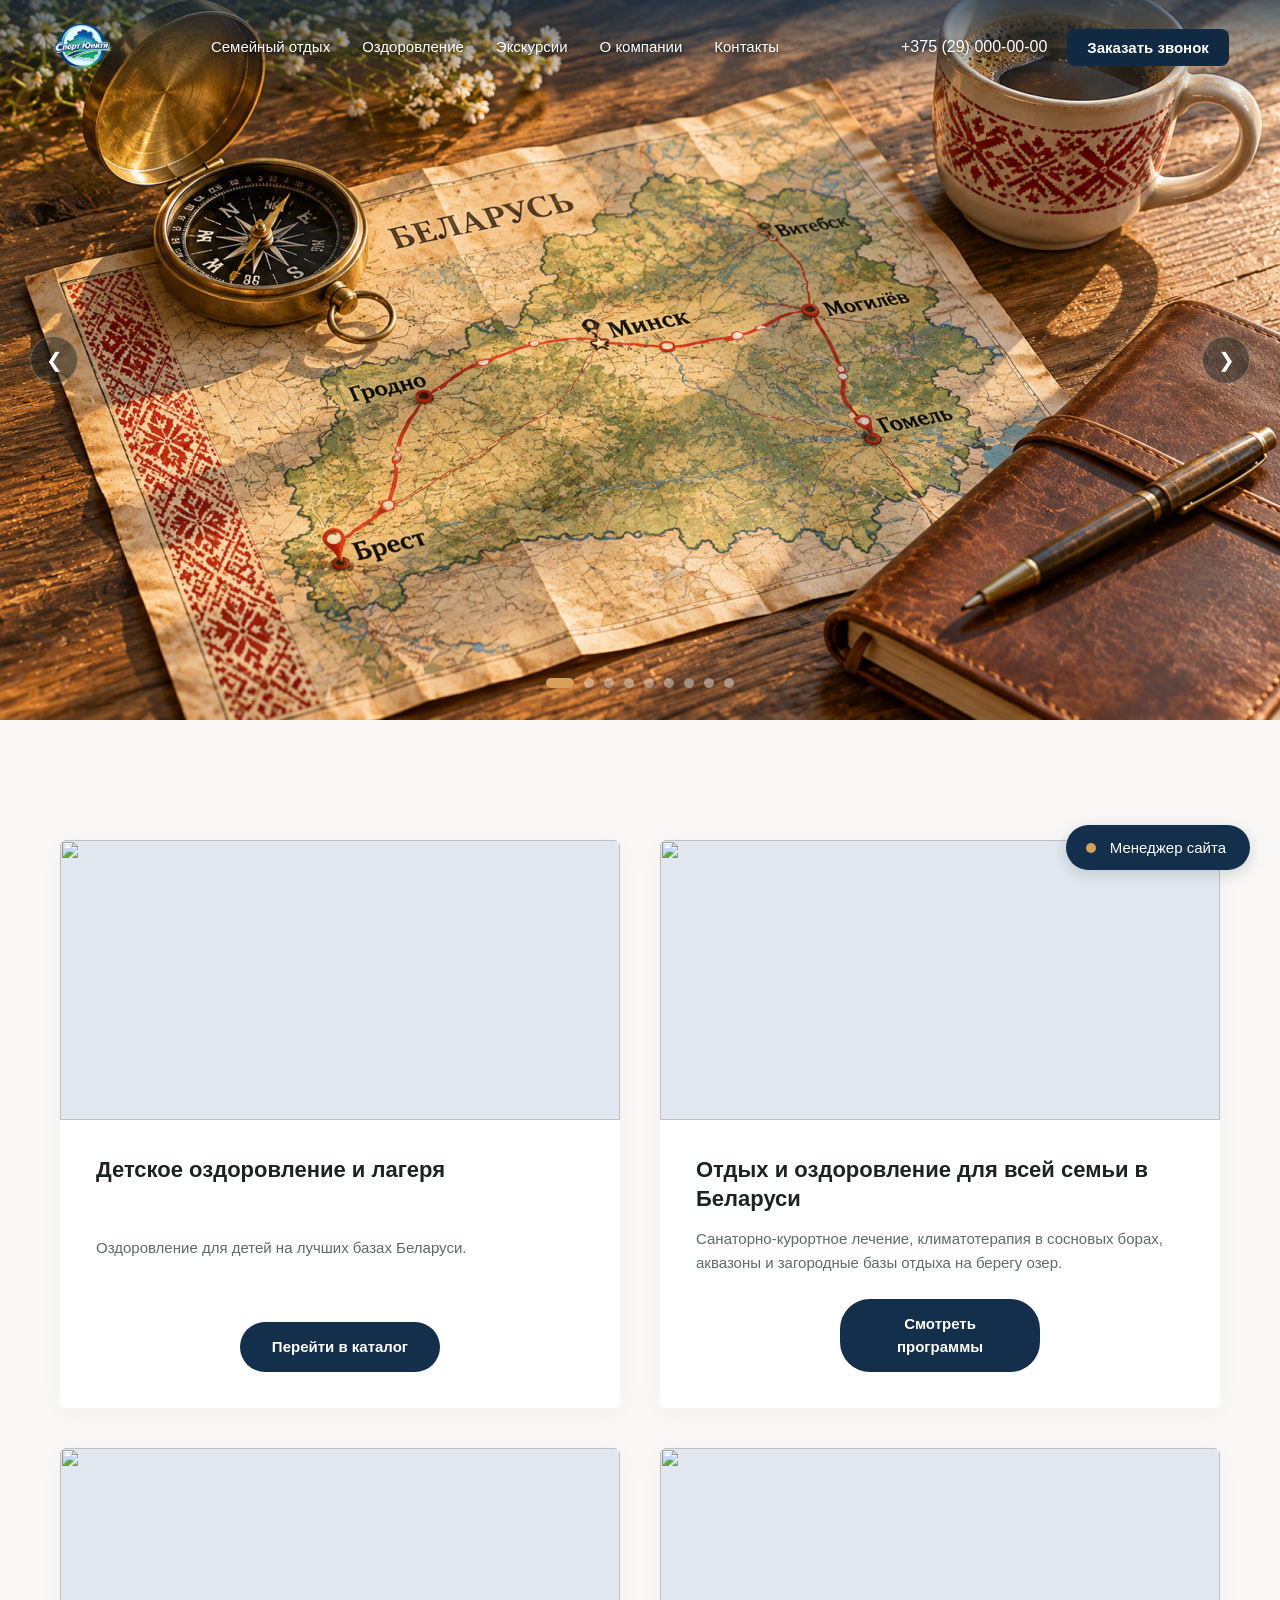
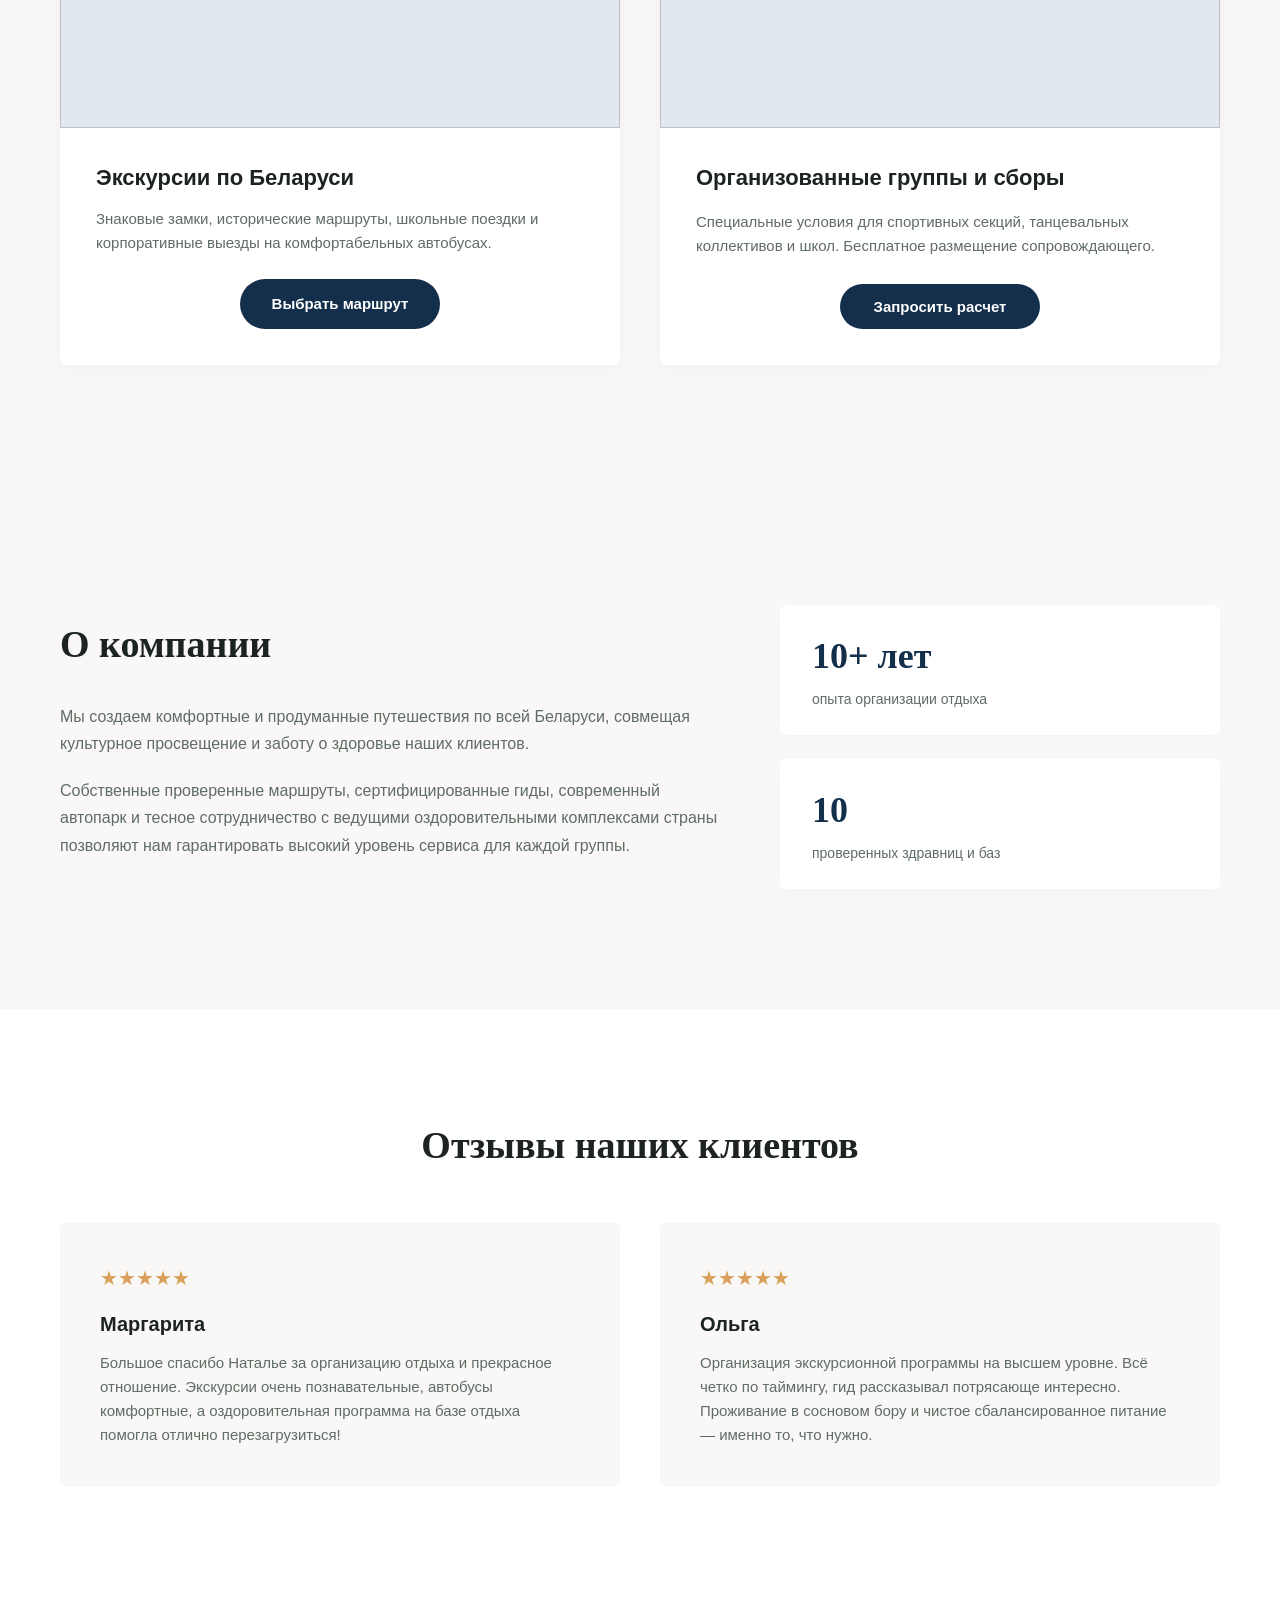
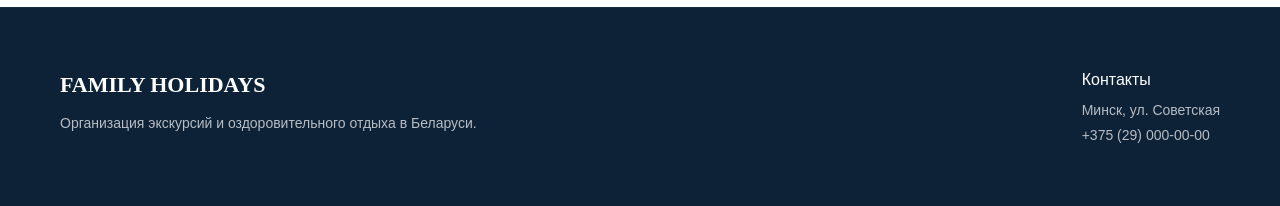
==== index.html @ b9b1c557 "Update index.html" ====
<!DOCTYPE html>
<html lang="ru">
<head>
    <meta charset="UTF-8">
    <meta name="viewport" content="width=device-width, initial-scale=1.0">
    <title>Family Holidays — Туры и Оздоровление в Беларуси</title>
    <link rel="preconnect" href="https://googleapis.com">
    <link rel="preconnect" href="https://gstatic.com" crossorigin>
    <link href="https://googleapis.com/css2?family=Cormorant+Garamond:wght@600;700&family=Manrope:wght@400;500;600&display=swap" rel="stylesheet">
    <link rel="stylesheet" href="style.css?v=1.2.0">
</head>
<body>

    <header class="header">
        <a href="index.html" class="logo">
            <img src="img/logo.png" alt="Спорт Юнити" class="logo-img">
        </a>

        <button class="burger-btn" id="burgerBtn" aria-label="Открыть меню">
            <span></span>
            <span></span>
            <span></span>
        </button>
        
        <nav class="nav" id="mobileNav">
            <a href="family.html" class="nav-link">Семейный отдых</a>
            <a href="wellness.html" class="nav-link">Оздоровление</a>
            <a href="excursions.html" class="nav-link">Экскурсии</a>
            <a href="index.html#about" class="nav-link">О компании</a>
            <a href="index.html#contacts" class="nav-link">Контакты</a>
            <button class="callback-btn mobile-only-btn" onclick="document.getElementById('callbackModal').classList.add('active')">Заказать звонок</button>
        </nav>

        <div class="header-actions">
            <a href="tel:+375290000000" class="phone">+375 (29) 000-00-00</a>
            <button class="callback-btn" id="openModal">Заказать звонок</button>
        </div>
    </header>


    <section class="hero hero-slider">
        <div class="hero-slides" id="heroSlides">
            <div class="hero-slide active" style="background-image: url('img/PHOTO.jpg');"></div>
            <div class="hero-slide" style="background-image: url('img/PHOTO2.jpg');"></div>
            <div class="hero-slide" style="background-image: url('img/PHOTO3.jpg');"></div>
            <div class="hero-slide" style="background-image: url('img/PHOTO4.jpg');"></div>
            <div class="hero-slide" style="background-image: url('img/PHOTO5.jpg');"></div>
            <div class="hero-slide" style="background-image: url('img/PHOTO6.jpg');"></div>
            <div class="hero-slide" style="background-image: url('img/PHOTO7.jpg');"></div>
            <div class="hero-slide" style="background-image: url('img/PHOTO8.jpg');"></div>
            <div class="hero-slide" style="background-image: url('img/PHOTO9.jpg');"></div>
        </div>
    
        <button class="slider-arrow prev" id="prevSlide" aria-label="Назад">&#10094;</button>
        <button class="slider-arrow next" id="nextSlide" aria-label="Вперед">&#10095;</button>
    
        <div class="slider-dots" id="sliderDots">
            <button class="slider-dot active" data-index="0"></button>
            <button class="slider-dot" data-index="1"></button>
            <button class="slider-dot" data-index="2"></button>
            <button class="slider-dot" data-index="3"></button>
            <button class="slider-dot" data-index="4"></button>
            <button class="slider-dot" data-index="5"></button>
            <button class="slider-dot" data-index="6"></button>
            <button class="slider-dot" data-index="7"></button>
            <button class="slider-dot" data-index="8"></button>
        </div>
    </section>
    

    <section class="programs" id="directions">
        <div class="container">
            
            <div class="programs-grid">
                <div class="card">
                    <div class="card-image-wrap">
                        <img src="img/slide1.jpg" class="card-img">
                    </div>
                    <div class="card-content">
                        <h3 class="card-title">Детское оздоровление и лагеря</h3>
                        <p class="card-text">Оздоровление для детей на лучших базах Беларуси.</p>
                        <a href="wellness.html" class="more-btn" style="text-decoration: none;">Перейти в каталог</a>
                    </div>
                </div>
                

                <div class="card">
                    <div class="card-image-wrap">
                        <img src="img/card-wellness.jpg"  class="card-img">
                    </div>
                    <div class="card-content">
                        <h3 class="card-title">Отдых и оздоровление для всей семьи в Беларуси </h3>
                        <p class="card-text">Санаторно-курортное лечение, климатотерапия в сосновых борах, аквазоны и загородные базы отдыха на берегу озер.</p>
                        <a href="wellness.html" class="more-btn" style="text-decoration: none;">Смотреть программы</a>
                    </div>
                </div>

                <div class="card">
                    <div class="card-image-wrap">
                        <img src="img/card-excursions.jpg" class="card-img">
                    </div>
                    <div class="card-content">
                        <h3 class="card-title">Экскурсии по Беларуси</h3>
                        <p class="card-text">Знаковые замки, исторические маршруты, школьные поездки и корпоративные выезды на комфортабельных автобусах.</p>
                        <a href="excursions.html" class="more-btn" style="text-decoration: none;">Выбрать маршрут</a>
                    </div>
                </div>

                <div class="card">
                    <div class="card-image-wrap">
                        <img src="img/card-groups.jpg" class="card-img">
                    </div>
                    <div class="card-content">
                        <h3 class="card-title">Организованные группы и сборы</h3>
                        <p class="card-text">Специальные условия для спортивных секций, танцевальных коллективов и школ. Бесплатное размещение сопровождающего.</p>
                        <button class="more-btn" onclick="document.getElementById('callbackModal').classList.add('active')">Запросить расчет</button>
                    </div>
                </div>
            </div>
        </div>
    </section>

    <section class="about-section" id="about">
        <div class="container about-container">
            <div class="about-content">
                <h2 class="about-title">О компании</h2>
                <p class="about-text">Мы создаем комфортные и продуманные путешествия по всей Беларуси, совмещая культурное просвещение и заботу о здоровье наших клиентов.</p>
                <p class="about-text">Собственные проверенные маршруты, сертифицированные гиды, современный автопарк и тесное сотрудничество с ведущими оздоровительными комплексами страны позволяют нам гарантировать высокий уровень сервиса для каждой группы.</p>
            </div>
            <div class="about-stats">
                <div class="about-stat-card">
                    <span class="stat-num">10+ лет</span>
                    <span class="stat-txt">опыта организации отдыха</span>
                </div>
                <div class="about-stat-card">
                    <span class="stat-num">10</span>
                    <span class="stat-txt">проверенных здравниц и баз</span>
                </div>
            </div>
        </div>
    </section>

    <section class="reviews-section" id="reviews">
        <div class="container">
            <h2 class="section-title">Отзывы наших клиентов</h2>
            <div class="reviews-grid">
                <div class="review-card">
                    <div class="review-stars">★★★★★</div>
                    <h3 class="review-name">Маргарита</h3>
                    <p class="review-text">Большое спасибо Наталье за организацию отдыха и прекрасное отношение. Экскурсии очень познавательные, автобусы комфортные, а оздоровительная программа на базе отдыха помогла отлично перезагрузиться!</p>
                </div>
                <div class="review-card">
                    <div class="review-stars">★★★★★</div>
                    <h3 class="review-name">Ольга</h3>
                    <p class="review-text">Организация экскурсионной программы на высшем уровне. Всё четко по таймингу, гид рассказывал потрясающе интересно. Проживание в сосновом бору и чистое сбалансированное питание — именно то, что нужно.</p>
                </div>
            </div>
        </div>
    </section>

    <footer class="footer" id="contacts">
        <div class="container footer-container">
            <div>
                <h4 style="font-family: var(--font-title); font-size: 22px; margin-bottom: 12px;">FAMILY HOLIDAYS</h4>
                <p style="opacity: 0.7; font-size: 14px;">Организация экскурсий и оздоровительного отдыха в Беларуси.</p>
            </div>
            <div>
                <p style="font-weight: 500; margin-bottom: 8px;">Контакты</p>
                <p style="opacity: 0.7; font-size: 14px; margin-bottom: 4px;">Минск, ул. Советская</p>
                <p style="opacity: 0.7; font-size: 14px;">+375 (29) 000-00-00</p>
            </div>
        </div>
    </footer>

    <div class="modal" id="callbackModal">
        <div class="modal-content">
            <button class="modal-close" id="closeModal">&times;</button>
            <h3 class="modal-title">Обратный звонок</h3>
            <form class="modal-form">
                <input type="text" placeholder="Ваше имя" required>
                <input type="tel" placeholder="+375 (XX) XXX-XX-XX" required>
                <button type="submit" class="hero-btn" style="width: 100%; border: none;">Отправить</button>
            </form>
        </div>
    </div>

    <div class="assistant-widget" id="assistantWidget">
        <button class="assistant-badge" id="toggleAssistant">
            <span class="pulse-dot"></span>
            Менеджер сайта
        </button>
        <div class="assistant-chat" id="assistantChat">
            <div class="chat-header">
                <div class="chat-user-info">
                    <div class="chat-avatar">Н</div>
                    <div>
                        <div class="chat-name">Наталья</div>
                        <div class="chat-status">Онлайн-консультант</div>
                    </div>
                </div>
                <button class="chat-close" id="closeAssistant">&times;</button>
            </div>
            <div class="chat-body" id="chatBody">
                <div class="msg bot-msg">Здравствуйте! Рада видеть вас на нашем сайте.</div>
                <div class="msg bot-msg">Какой отдых вы ищете?</div>
            </div>
            <div class="chat-options" id="chatOptions">
                <button class="option-btn" data-reply="Интересуют экскурсии по Беларуси">Экскурсии по Беларуси</button>
                <button class="option-btn" data-reply="Как устроено оздоровление?">Оздоровление и отдых</button>
            </div>
        </div>
    </div>

    <script>
    document.addEventListener('DOMContentLoaded', () => {
        const slides = document.querySelectorAll('.hero-slide');
        const dots = document.querySelectorAll('.slider-dot');
        const prevBtn = document.getElementById('prevSlide');
        const nextBtn = document.getElementById('nextSlide');
        let current = 0;

        function goSlide(index) {
            if (!slides.length) return;
            slides[current].classList.remove('active');
            if (dots[current]) dots[current].classList.remove('active');
            
            current = (index + slides.length) % slides.length;
            
            slides[current].classList.add('active');
            if (dots[current]) dots[current].classList.add('active');
        }

        if (prevBtn) prevBtn.onclick = () => goSlide(current - 1);
        if (nextBtn) nextBtn.onclick = () => goSlide(current + 1);
        
        dots.forEach((dot, idx) => {
            dot.onclick = () => goSlide(idx);
        });

        setInterval(() => goSlide(current + 1), 5000);
    });
    </script>
    <script src="script.js"></script>
</body>
</html>
---- style.css ----
:root {
    --primary: #132F4C; 
    --secondary: #D9A05B;
    --bg-light: #F9F8F6;
    --text-main: #1C2320;
    --text-muted: #606C66;
    --white: #FFFFFF;
    --font-title: 'Cormorant Garamond', Georgia, serif;
    --font-main: 'Manrope', sans-serif;
}

html {
    scroll-behavior: smooth;
}

* {
    box-sizing: border-box;
    margin: 0;
    padding: 0;
    max-width: 100%;
}

body {
    font-family: var(--font-main);
    color: var(--text-main);
    background-color: var(--white);
    line-height: 1.5;
    overflow-x: hidden;
}

.container {
    max-width: 1200px;
    margin: 0 auto;
    padding: 0 20px;
}

/* Header */
.header {
    position: absolute;
    top: 0; left: 0; width: 100%;
    display: flex; justify-content: space-between; align-items: center;
    padding: 24px 4%;
    z-index: 100;
    background-color: rgba(28, 35, 32, 0.9);
    border-bottom: 1px solid rgba(255, 255, 255, 0.1);
}

.logo {
    font-size: 20px; font-weight: 600; color: var(--white); text-decoration: none;
    display: flex; align-items: center; gap: 8px;
}

.logo-icon { width: 12px; height: 12px; background-color: var(--secondary); border-radius: 50%; }
.nav { display: flex; gap: 32px; }
.nav-link { font-size: 15px; font-weight: 500; color: var(--white); text-decoration: none; transition: color 0.2s; }
.nav-link:hover { color: var(--secondary); }

.header-actions { display: flex; align-items: center; gap: 24px; }
.phone { font-size: 16px; font-weight: 500; color: var(--white); text-decoration: none; }
.callback-btn {
    background: none; border: none; font-family: inherit; font-size: 15px; font-weight: 500;
    color: var(--secondary); border-bottom: 1px solid var(--secondary); padding-bottom: 2px; cursor: pointer;
}

/* Hero Section */
.hero {
    position: relative; height: 100vh; min-height: 600px;
    display: flex; align-items: center; justify-content: center; text-align: center;
    background-color: #1C2320; padding-top: 100px;
}

.hero::before {
    content: ''; position: absolute; top: 0; left: 0; width: 100%; height: 100%;
    background: rgba(28, 35, 32, 0.55); z-index: 1;
}

.hero-content { position: relative; z-index: 2; max-width: 800px; width: 100%; }
.hero-title { font-family: var(--font-title); font-size: 56px; color: var(--white); line-height: 1.2; margin-bottom: 24px; }
.hero-subtitle { font-size: 18px; color: var(--white); opacity: 0.9; max-width: 600px; margin: 0 auto 40px auto; }

.hero-btn {
    display: inline-block; background-color: var(--secondary); color: #1C2320;
    padding: 18px 44px; font-size: 16px; font-weight: 600; border-radius: 30px;
    text-decoration: none; cursor: pointer; transition: background-color 0.2s;
}

/* Секция Экскурсий */
.programs { background-color: var(--bg-light); padding: 120px 0; }
.section-title { font-family: var(--font-title); font-size: 38px; font-weight: 700; color: var(--text-main); text-align: center; margin-bottom: 60px; }
.programs-grid { display: grid; grid-template-columns: repeat(2, 1fr); gap: 40px; }

.card { background-color: var(--white); border-radius: 6px; overflow: hidden; display: flex; flex-direction: column; box-shadow: 0 4px 24px rgba(0, 0, 0, 0.03); }
.card-image-wrap { position: relative; height: 280px; width: 100%; background-color: #E2E8F0; }
.card-img { width: 100%; height: 100%; object-fit: cover; }
.badge { position: absolute; top: 20px; left: 20px; background-color: var(--primary); color: var(--white); font-size: 12px; font-weight: 500; padding: 6px 14px; border-radius: 4px; }

.card-content { padding: 36px; display: flex; flex-direction: column; justify-content: space-between; flex-grow: 1; }
.card-title { font-size: 22px; font-weight: 600; color: var(--text-main); line-height: 1.3; margin-bottom: 14px; }
.card-text { font-size: 15px; color: var(--text-muted); line-height: 1.6; margin-bottom: 24px; }

.more-btn {
    display: block; width: 100%; max-width: 200px; margin: 0 auto; padding: 14px 24px;
    background-color: var(--primary); border: none; color: var(--white); font-family: var(--font-main);
    font-size: 15px; font-weight: 600; border-radius: 30px; cursor: pointer; text-align: center;
}

/* СЕКЦИЯ ОЗДОРОВЛЕНИЯ: ЧИСТЫЕ БЕЛЫЕ КАРТОЧКИ БЕЗ СЕРОГО ФОНА И ГРАДИЕНТОВ */
.wellness-section { padding: 120px 0; background-color: var(--white); }
.bento-grid { display: grid; grid-template-columns: repeat(3, 1fr); grid-auto-rows: 280px; gap: 24px; }

.bento-item {
    position: relative; border-radius: 6px; overflow: hidden;
    background-color: var(--white) !important; /* Убили серый фон */
    border: 1px solid #E2E8F0 !important;
    display: flex; align-items: flex-end; padding: 32px;
    box-shadow: 0 4px 20px rgba(0, 0, 0, 0.02);
}
.bento-item::before { display: none !important; } /* Убили грязный градиент */

.bento-item.large { grid-row: span 2; }
.bento-item.wide { grid-column: span 2; }
.bento-content { position: relative; z-index: 2; color: var(--text-main); width: 100%; display: flex; flex-direction: column; }
.bento-content h3 { font-family: var(--font-title); font-size: 24px; color: var(--text-main) !important; margin-bottom: 8px; }
.bento-content p { font-size: 14px; color: var(--text-muted) !important; max-width: 440px; }
.bento-content .more-btn { margin-top: 16px; max-width: 160px; padding: 10px 16px; font-size: 14px; background-color: var(--primary); color: var(--white); }

/* О компании и отзывы */
.about-section { background-color: var(--bg-light); padding: 120px 0; }
.about-container { display: grid; grid-template-columns: 1.2fr 0.8fr; gap: 60px; align-items: center; }
.about-title { font-family: var(--font-title); font-size: 38px; color: var(--text-main); margin-bottom: 30px; }
.about-text { font-size: 16px; color: var(--text-muted); line-height: 1.7; margin-bottom: 20px; }
.about-stats { display: flex; flex-direction: column; gap: 24px; }
.about-stat-card { background-color: var(--white); padding: 24px 32px; border-radius: 6px; box-shadow: 0 4px 20px rgba(0, 0, 0, 0.02); }
.stat-num { display: block; font-family: var(--font-title); font-size: 36px; font-weight: 700; color: var(--primary); margin-bottom: 4px; }
.stat-txt { font-size: 14px; color: var(--text-muted); }

.reviews-section { padding: 120px 0; background-color: var(--white); }
.reviews-grid { display: grid; grid-template-columns: repeat(2, 1fr); gap: 40px; }
.review-card { background-color: var(--bg-light); padding: 40px; border-radius: 6px; }
.review-stars { color: var(--secondary); font-size: 20px; margin-bottom: 16px; }
.review-name { font-size: 20px; font-weight: 600; color: var(--text-main); margin-bottom: 12px; }
.review-text { font-size: 15px; color: var(--text-muted); line-height: 1.6; }

/* Подвал */
.footer { background-color: #121815; color: var(--white); padding: 60px 0; border-top: 1px solid rgba(255,255,255,0.05); }
.footer-container { display: flex; justify-content: space-between; align-items: flex-start; gap: 40px; }

/* ОБЩИЕ МОДАЛКИ: Форма обратного звонка */
.modal {
    position: fixed; top: 0; left: 0; width: 100%; height: 100%;
    background-color: rgba(28, 35, 32, 0.8); display: flex; align-items: center; justify-content: center;
    z-index: 200; opacity: 0; pointer-events: none; transition: opacity 0.3s; padding: 20px;
}
.modal.active { opacity: 1; pointer-events: auto; }
.modal-content { background-color: var(--white); padding: 40px; border-radius: 6px; max-width: 400px; width: 100%; position: relative; }
.modal-close { position: absolute; top: 16px; right: 20px; background: none; border: none; font-size: 28px; cursor: pointer; color: var(--text-main); }
.modal-title { font-family: var(--font-title); font-size: 28px; margin-bottom: 24px; }
.modal-form { display: flex; flex-direction: column; gap: 16px; }
.modal-form input { width: 100%; padding: 14px; border: 1px solid #E2E8F0; border-radius: 4px; font-family: inherit; font-size: 15px; }

/* ЖЕСТКИЙ ФИКС ИНФО-ПОП-АПА: ТЕПЕРЬ ОН СТРОГО ПО ЦЕНТРУ ОКНОМ, А НЕ НА ВЕСЬ ЭКРАН */
#infoModal {
    display: flex !important; align-items: center !important; justify-content: center !important;
    position: fixed !important; top: 0 !important; left: 0 !important; width: 100vw !important; height: 100vh !important;
    background-color: rgba(28, 35, 32, 0.75) !important; z-index: 9999 !important; padding: 20px !important;
}
#infoModal .modal-content {
    background-color: #FFFFFF !important; padding: 32px 24px !important; border-radius: 8px !important;
    max-width: 460px !important; width: 100% !important; box-shadow: 0 10px 30px rgba(0,0,0,0.2) !important;
    position: relative !important; max-height: 85vh !important; overflow-y: auto !important;
}
#infoModal .modal-close { position: absolute !important; top: 12px !important; right: 16px !important; font-size: 28px !important; color: #1C2320 !important; cursor: pointer !important; }
.info-modal-body { margin-bottom: 24px; text-align: left; }
.info-specs { background-color: var(--bg-light); padding: 16px; border-radius: 6px; margin-bottom: 20px; display: flex; flex-direction: column; gap: 10px; }
.spec-line { font-size: 14.5px; color: var(--text-main); }
.info-list-title { font-size: 15px; font-weight: 600; color: var(--text-main); margin-bottom: 10px; }
.info-bullets { list-style: none; padding-left: 0; }
.info-bullets li { font-size: 14.5px; color: var(--text-muted); position: relative; padding-left: 20px; margin-bottom: 8px; line-height: 1.4; }
.info-bullets li::before { content: "—"; position: absolute; left: 0; color: var(--primary); font-weight: bold; }
.to-callback-btn { width: 100%; text-align: center; border: none; border-radius: 30px; }

/* Помощник */
.assistant-widget { position: fixed; bottom: 30px; right: 30px; z-index: 1000; }
.assistant-badge {
    background-color: var(--primary); color: var(--white); border: none; padding: 14px 24px 14px 44px;
    border-radius: 30px; font-size: 15px; font-weight: 500; cursor: pointer; position: relative; box-shadow: 0 4px 16px rgba(31, 78, 61, 0.2);
}

.pulse-dot { position: absolute; left: 20px; top: 50%; transform: translateY(-50%); width: 10px; height: 10px; background-color: var(--secondary); border-radius: 50%; }
.assistant-chat {
position: absolute; bottom: 0; right: 0; width: 380px; background-color: var(--white); border-radius: 8px;
box-shadow: 0 10px 30px rgba(0,0,0,0.15); display: flex; flex-direction: column; overflow: hidden;
opacity: 0; pointer-events: none; transform: translateY(20px); transition: all 0.3s ease;
}
.assistant-chat.active { opacity: 1; pointer-events: auto; transform: translateY(0); }
.chat-header { background-color: var(--primary); color: var(--white); padding: 16px 20px; display: flex; justify-content: space-between; align-items: center; }
.chat-user-info { display: flex; align-items: center; gap: 12px; }
.chat-avatar { width: 38px; height: 38px; background-color: var(--secondary); border-radius: 50%; display: flex; align-items: center; justify-content: center; font-weight: 600; color: #1C2320; font-size: 16px; }
.chat-name { font-weight: 600; font-size: 15px; line-height: 1.2; }
.chat-status { font-size: 12px; opacity: 0.8; margin-top: 2px; }
.chat-close { background: none; border: none; color: var(--white); font-size: 26px; cursor: pointer; line-height: 1; opacity: 0.8; }
.chat-body { padding: 20px; height: 280px; overflow-y: auto; display: flex; flex-direction: column; gap: 12px; background-color: #F8FAFC; }
.msg { padding: 12px 16px; border-radius: 8px; font-size: 14.5px; max-width: 85%; line-height: 1.4; word-wrap: break-word; }
.bot-msg { background-color: var(--white); color: var(--text-main); align-self: flex-start; box-shadow: 0 2px 6px rgba(0,0,0,0.03); border-bottom-left-radius: 2px; }
.user-msg { background-color: var(--primary); color: var(--white); align-self: flex-end; border-bottom-right-radius: 2px; }
.chat-options { padding: 16px; background-color: var(--white); display: flex; flex-direction: column; gap: 10px; border-top: 1px solid #EDF2F7; }
.option-btn { background-color: var(--bg-light); border: 1px solid #E2E8F0; color: var(--text-main); padding: 12px 16px; border-radius: 20px; text-align: left; font-family: var(--font-main); font-size: 14px; font-weight: 500; cursor: pointer; transition: all 0.2s ease; }
/* АДАПТИВНЫЙ БЛОК ДЛЯ СМАРТФОНОВ И ПЛАНШЕТОВ */
@media (max-width: 1024px) {
.nav { display: none; }
.header { padding: 16px 20px; }
.hero-title { font-size: 36px; }
.hero-subtitle { font-size: 16px; margin-bottom: 32px; }
.programs-grid, .reviews-grid, .about-container, .footer-container { grid-template-columns: 1fr; gap: 32px; }
.bento-grid { grid-template-columns: 1fr; grid-auto-rows: auto; gap: 20px; }
.bento-item { height: auto; padding: 28px 20px; align-items: flex-start; }
.bento-item.large, .bento-item.wide { grid-column: auto; grid-row: auto; }
.programs, .wellness-section, .about-section, .reviews-section { padding: 60px 0; }
.section-title, .about-title { font-size: 28px; margin-bottom: 40px; }
.assistant-widget { bottom: 20px; right: 20px; }
.assistant-chat { width: calc(100vw - 40px); max-width: 340px; }
}
@media (max-width: 480px) {
.phone { display: none; }
.hero-title { font-size: 32px; }
}
.hero.hero-slider {
    padding-top: 0;
    overflow: hidden;
}
.hero.hero-slider::before {
    display: none; /* Затемнение переносим на каждый слайд отдельно */
}
.hero-slides {
    position: relative;
    width: 100%;
    height: 100%;
}
.hero-slide {
    position: absolute;
    inset: 0;
    background-size: cover;
    background-position: center;
    display: flex;
    align-items: center;
    justify-content: center;
    text-align: center;
    padding: 100px 20px 0 20px;
    opacity: 0;
    visibility: hidden;
    transition: opacity 0.8s ease-in-out, visibility 0.8s;
}
.hero-slide.active {
    opacity: 1;
    visibility: visible;
    z-index: 2;
}
.hero-slide::before {
    content: '';
    position: absolute;
    inset: 0;
    background: rgba(28, 35, 32, 0.58);
    z-index: 1;
}
.hero-tag {
    display: inline-block;
    background-color: rgba(217, 160, 91, 0.2);
    border: 1px solid var(--secondary);
    color: var(--secondary);
    font-size: 13px;
    font-weight: 600;
    letter-spacing: 0.05em;
    text-transform: uppercase;
    padding: 6px 16px;
    border-radius: 20px;
    margin-bottom: 20px;
}
.slider-arrow {
    position: absolute;
    top: 50%;
    transform: translateY(-50%);
    z-index: 10;
    background: rgba(28, 35, 32, 0.5);
    border: 1px solid rgba(255, 255, 255, 0.25);
    color: var(--white);
    width: 48px;
    height: 48px;
    border-radius: 50%;
    font-size: 20px;
    cursor: pointer;
    transition: all 0.2s;
}
.slider-arrow:hover {
    background-color: var(--secondary);
    color: #1C2320;
    border-color: var(--secondary);
}
.slider-arrow.prev { left: 30px; }
.slider-arrow.next { right: 30px; }

.slider-dots {
    position: absolute;
    bottom: 32px;
    left: 50%;
    transform: translateX(-50%);
    z-index: 10;
    display: flex;
    gap: 10px;
}
.slider-dot {
    width: 10px;
    height: 10px;
    border-radius: 50%;
    background: rgba(255, 255, 255, 0.4);
    border: none;
    cursor: pointer;
    transition: all 0.3s;
}
.slider-dot.active {
    background-color: var(--secondary);
    width: 28px;
    border-radius: 6px;
}
@media (max-width: 768px) {
    .slider-arrow { display: none; }
}
.page-banner {
    position: relative;
    background-color: #1C2320;
    background-size: cover;
    background-position: center;
    padding: 150px 0 70px 0;
    color: var(--white);
}
.page-banner::before {
    content: '';
    position: absolute;
    inset: 0;
    background: rgba(28, 35, 32, 0.72);
    z-index: 1;
}
.page-banner-content {
    position: relative;
    z-index: 2;
}
.breadcrumbs {
    font-size: 13px;
    color: rgba(255, 255, 255, 0.75);
    margin-bottom: 14px;
}
.breadcrumbs a {
    color: var(--secondary);
    text-decoration: none;
}
.page-banner-title {
    font-family: var(--font-title);
    font-size: 42px;
    line-height: 1.2;
    margin-bottom: 14px;
}
.page-banner-subtitle {
    font-size: 17px;
    color: rgba(255, 255, 255, 0.9);
    max-width: 680px;
}

/* Вкладки фильтрации по областям */
.filter-tabs {
    display: flex;
    justify-content: center;
    flex-wrap: wrap;
    gap: 12px;
    margin-bottom: 40px;
}
.filter-tab {
    background: var(--white);
    border: 1px solid #D5DFDA;
    color: var(--text-main);
    font-family: var(--font-main);
    font-size: 14px;
    font-weight: 500;
    padding: 10px 22px;
    border-radius: 30px;
    cursor: pointer;
    transition: all 0.2s;
}
.filter-tab:hover {
    border-color: var(--primary);
    color: var(--primary);
}
.filter-tab.active {
    background-color: var(--primary);
    border-color: var(--primary);
    color: var(--white);
}

@media (max-width: 768px) {
    .page-banner { padding: 120px 0 50px 0; }
    .page-banner-title { font-size: 30px; }
}
/* МИНИ-КАРУСЕЛЬ ФОТО ВНУТРИ КАРТОЧКИ САНАТОРИЯ */
.card-slider {
    position: relative;
    width: 100%;
    height: 100%;
    overflow: hidden;
}
.card-slide-img {
    width: 100%;
    height: 100%;
    object-fit: cover;
    display: none;
    transition: opacity 0.3s ease;
}
.card-slide-img.active {
    display: block;
}
.card-slider-btn {
    position: absolute;
    top: 50%;
    transform: translateY(-50%);
    background: rgba(28, 35, 32, 0.65);
    color: #FFFFFF;
    border: none;
    width: 34px;
    height: 34px;
    border-radius: 50%;
    font-size: 16px;
    cursor: pointer;
    z-index: 5;
    display: flex;
    align-items: center;
    justify-content: center;
    transition: background 0.2s;
}
.card-slider-btn:hover {
    background: var(--secondary);
    color: #1C2320;
}
.card-slider-btn.prev { left: 12px; }
.card-slider-btn.next { right: 12px; }

.card-photo-counter {
    position: absolute;
    bottom: 12px;
    right: 12px;
    background: rgba(28, 35, 32, 0.75);
    color: #FFFFFF;
    font-size: 12px;
    font-weight: 500;
    padding: 4px 10px;
    border-radius: 12px;
    z-index: 5;
}
/* Красивая заглушка фона, пока фото не загружены в папку img */
.card-slider {
    background: linear-gradient(135deg, #1F4E3D 0%, #143328 100%);
}
.card-slide-img {
    color: transparent; /* Прячет системный текст alt, если файл еще не добавлен */
}
.hero-slide::before {
    display: none !important;
}
.sanatorium-card {
    display: flex;
    flex-direction: column;
    height: 100%;
}
.sanatorium-card .card-image-wrap {
    height: 280px !important;
    min-height: 280px !important;
    max-height: 280px !important;
    flex-shrink: 0;
    overflow: hidden;
}
.sanatorium-card .card-slider,
.sanatorium-card .card-slide-img {
    width: 100%;
    height: 100%;
    object-fit: cover;
}
.sanatorium-card .card-content {
    display: flex;
    flex-direction: column;
    justify-content: space-between;
    flex-grow: 1;
}
/* =========================================================
   ЧИСТЫЕ СТИЛИ ШАПКИ И МЕНЮ (ДЕСКТОП + МОБИЛКА)
   ========================================================= */

   .logo,
   .nav-link,
   .phone,
   .callback-btn {
       white-space: nowrap !important;
   }
   
   /* 1. ТОЛЬКО ДЛЯ КОМПЬЮТЕРА (экраны шире 1024px) */
   @media (min-width: 1025px) {
       .burger-btn,
       .mobile-only-btn {
           display: none !important;
       }
       .nav {
           position: static !important;
           transform: none !important;
           opacity: 1 !important;
           visibility: visible !important;
           display: flex !important;
           flex-direction: row !important;
           align-items: center !important;
           background: transparent !important;
           box-shadow: none !important;
           padding: 0 !important;
           width: auto !important;
       }
   }
   
   /* 2. ТОЛЬКО ДЛЯ ТЕЛЕФОНОВ И ПЛАНШЕТОВ (экраны до 1024px) */
   @media (max-width: 1024px) {
       .header {
           display: flex !important;
           justify-content: space-between !important;
           align-items: center !important;
           flex-wrap: nowrap !important;
           padding: 16px 20px !important;
           height: 64px !important;
           z-index: 2000 !important;
       }
       .header-actions {
           display: none !important;
       }
       .burger-btn {
           display: flex !important;
           flex-direction: column !important;
           justify-content: space-between !important;
           width: 28px !important;
           height: 20px !important;
           background: transparent !important;
           border: none !important;
           cursor: pointer !important;
           padding: 0 !important;
           z-index: 2010 !important;
       }
       .burger-btn span {
           display: block !important;
           width: 100% !important;
           height: 2.5px !important;
           background-color: #FFFFFF !important;
           border-radius: 2px !important;
           transition: all 0.3s ease !important;
       }
       .burger-btn.active span:nth-child(1) {
           transform: translateY(8.5px) rotate(45deg);
       }
       .burger-btn.active span:nth-child(2) {
           opacity: 0;
       }
       .burger-btn.active span:nth-child(3) {
           transform: translateY(-9px) rotate(-45deg);
       }
   
       /* Компактная шторка справа */
       .nav {
           display: flex !important;
           flex-direction: column !important;
           position: fixed !important;
           top: 64px !important;
           right: 0 !important;
           left: auto !important;
           width: 280px !important;
           max-width: 82vw !important;
           height: auto !important;
           max-height: calc(100vh - 64px) !important;
           background-color: #1C2320 !important;
           padding: 16px 20px 24px 20px !important;
           gap: 4px !important;
           border-left: 1px solid rgba(255, 255, 255, 0.12) !important;
           border-bottom: 1px solid rgba(255, 255, 255, 0.12) !important;
           border-bottom-left-radius: 16px !important;
           box-shadow: -10px 15px 35px rgba(0, 0, 0, 0.55) !important;
           transform: translate(110%, 0) !important;
           opacity: 0 !important;
           visibility: hidden !important;
           transition: all 0.3s ease !important;
           z-index: 2005 !important;
           overflow-y: auto !important;
       }
       .nav.open {
           transform: translate(0, 0) !important;
           opacity: 1 !important;
           visibility: visible !important;
       }
       .nav .nav-link {
           display: block !important;
           width: 100% !important;
           font-size: 16px !important;
           padding: 10px 0 !important;
           border-bottom: 1px solid rgba(217, 160, 91, 0.22) !important;
       }
       .mobile-only-btn {
           display: block !important;
           width: 100% !important;
           margin-top: 16px !important;
           padding: 12px 16px !important;
           background-color: var(--secondary) !important;
           color: #1C2320 !important;
           font-weight: 600 !important;
           font-size: 14px !important;
           border-radius: 8px !important;
           text-align: center !important;
           border: none !important;
       }
   }
/* КОМПАКТНАЯ ВЫСОТА КАРУСЕЛИ НА ПЛАНШЕТАХ И ТЕЛЕФОНАХ */
@media (max-width: 1024px) {
    .hero.hero-slider {
        height: 440px !important;
        min-height: 440px !important;
        margin-top: 64px !important;
    }
}

@media (max-width: 768px) {
    .hero.hero-slider {
        height: 280px !important;
        min-height: 280px !important;
        margin-top: 64px !important;
    }
}
/* ПЛОТНОЕ МЕЖСТРОЧНОЕ РАССТОЯНИЕ В ЗАГОЛОВКАХ */
.section-title,
h2.section-title {
    line-height: 0.88 !important;
}
   /* КОМПАКТНЫЕ КАРТОЧКИ НА ТЕЛЕФОНЕ */
@media (max-width: 768px) {
    .sanatorium-card .card-image-wrap,
    .sanatorium-card .card-slider {
        height: 170px !important;
        min-height: 170px !important;
        max-height: 170px !important;
    }
    .sanatorium-card .card-content {
        padding: 16px !important;
        gap: 10px !important;
    }
    .sanatorium-card .card-title {
        font-size: 20px !important;
        line-height: 1.15 !important;
        margin-bottom: 4px !important;
    }
    .sanatorium-card .card-text {
        font-size: 14px !important;
        margin-bottom: 12px !important;
    }
    .sanatorium-card .more-btn {
        padding: 10px 16px !important;
        font-size: 14px !important;
    }
}
/* КОМПАКТНЫЕ КАРТОЧКИ НА ТЕЛЕФОНЕ ДЛЯ ВСЕХ СТРАНИЦ */
@media (max-width: 768px) {
    .card .card-image-wrap,
    .card .card-slider {
        height: 170px !important;
        min-height: 170px !important;
        max-height: 170px !important;
        background: linear-gradient(135deg, #1F4E3D 0%, #143328 100%);
    }
    .card .card-content {
        padding: 16px !important;
        gap: 10px !important;
    }
    .card .card-title {
        font-size: 20px !important;
        line-height: 1.15 !important;
        margin-bottom: 6px !important;
    }
    .card .card-text {
        font-size: 14px !important;
        line-height: 1.4 !important;
        margin-bottom: 12px !important;
    }
    .card .more-btn {
        padding: 10px 16px !important;
        font-size: 14px !important;
    }
}
/* ЖЕСТКИЙ ФИКС РАЗМЕРА ЛОГОТИПА И ОТСТУПОВ В ШАПКЕ */
.header .logo img,
.logo-img {
    height: 46px !important;
    max-height: 46px !important;
    width: auto !important;
    border-radius: 12px !important; /* Скругляет белые углы, пока фон не вырезан */
    display: block !important;
}

/* Разделяем меню и блок с телефоном */
.header-actions {
    display: flex !important;
    align-items: center !important;
    gap: 20px !important;
    margin-left: 24px !important;
}

@media (max-width: 1024px) {
    .header .logo img,
    .logo-img {
        height: 38px !important;
        max-height: 38px !important;
    }
    .header-actions {
        display: none !important;
    }
}
.header,
.footer {
    background-color: #0D2137 !important;
}
/* 1. КОНТРАСТНАЯ СВЕТЛАЯ ШАПКА ПОД СИНИЙ ЛОГОТИП */
.header {
    background-color: #F4F7FA !important; /* Светлый ледяной фон, на котором синий логотип смотрится идеально */
    border-bottom: 1px solid #DCE4EC !important;
    box-shadow: 0 2px 12px rgba(16, 42, 67, 0.08) !important;
}
.header .nav-link,
.header .phone {
    color: #102A43 !important; /* Темно-синий текст меню и телефона */
}
.header .nav-link:hover {
    color: #1F5C99 !important;
}
.header .burger-btn span {
    background-color: #102A43 !important; /* Темно-синие полоски бургер-меню на телефоне */
}

/* 2. УБИРАЕМ ВСЕ РАМКИ И ТЕМНЫЕ ПОЛОСЫ ВОКРУГ КАРУСЕЛИ */
.hero.hero-slider {
    padding: 0 !important;
    margin-top: 64px !important; /* Ровно под высотой шапки без зазора */
    border: none !important;
    border-radius: 0 !important;
    width: 100vw !important;
    max-width: 100% !important;
}
.hero-slides,
.hero-slide {
    padding: 0 !important;
    margin: 0 !important;
    border: none !important;
    border-radius: 0 !important;
    background-size: cover !important;
    background-position: center center !important;
}

/* На телефоне картинка закрывает весь первый экран от шапки до низа */
@media (max-width: 768px) {
    .hero.hero-slider {
        height: calc(100vh - 64px) !important;
        min-height: 480px !important;
    }
    /* Выпадающее мобильное меню тоже в светло-синей гамме */
    .nav {
        background-color: #F4F7FA !important;
        border-left: 1px solid #DCE4EC !important;
        border-bottom: 1px solid #DCE4EC !important;
    }
}
/* ЯРКАЯ КНОПКА ЗАКАЗА ЗВОНКА НА СВЕТЛОЙ ШАПКЕ */
.header .callback-btn {
    background-color: #102A43 !important;
    color: #FFFFFF !important;
    padding: 10px 20px !important;
    border-radius: 8px !important;
    font-weight: 600 !important;
    border: none !important;
    cursor: pointer !important;
    transition: background-color 0.2s ease !important;
}
.header .callback-btn:hover {
    background-color: #1F5C99 !important;
}
/* =========================================================
   ПРОЗРАЧНАЯ ШАПКА ПОВЕРХ ФОТО + ОТДАЛЕНИЕ КАРТИНОК В СЛАЙДЕРЕ
   ========================================================= */

/* 1. Делаем шапку полностью прозрачной поверх фотографии */
.header {
    position: fixed !important;
    top: 0 !important;
    left: 0 !important;
    width: 100% !important;
    background: linear-gradient(180deg, rgba(16, 42, 67, 0.72) 0%, rgba(16, 42, 67, 0) 100%) !important;
    border-bottom: none !important;
    box-shadow: none !important;
    z-index: 2000 !important;
}

/* Возвращаем белый цвет текста и бургер-кнопки, чтобы четко читалось поверх фото */
.header .nav-link,
.header .phone {
    color: #FFFFFF !important;
    text-shadow: 0 1px 4px rgba(0, 0, 0, 0.6) !important;
}
.header .nav-link:hover {
    color: var(--secondary) !important;
}
.header .burger-btn span {
    background-color: #FFFFFF !important;
}

/* 2. Поднимаем карусель в самый верх (убираем отступ под шапку) и отдаляем фото */
.hero.hero-slider {
    margin-top: 0 !important;
    height: auto !important;
    min-height: 0 !important;
    aspect-ratio: 16 / 9 !important; /* Сохраняет пропорции фото, чтобы не обрезать головы */
    max-height: 92vh !important;
    background-color: #102A43 !important;
}

.hero-slide {
    background-size: cover !important;
    background-position: center top !important; /* Привязываем к верху, чтобы головы никогда не резались */
}

/* Адаптив для мобильного меню при прозрачной шапке */
@media (max-width: 1024px) {
    .nav {
        background-color: rgba(16, 42, 67, 0.96) !important;
        backdrop-filter: blur(8px) !important;
        border-left: 1px solid rgba(255, 255, 255, 0.15) !important;
        border-bottom: 1px solid rgba(255, 255, 255, 0.15) !important;
    }
}

@media (max-width: 768px) {
    .hero.hero-slider {
        aspect-ratio: 16 / 10 !important;
        height: auto !important;
        min-height: 240px !important;
        margin-top: 0 !important;
    }
}

/* НОРМАЛЬНАЯ ШИРИНА ОКНА ОНЛАЙН-КОНСУЛЬТАНТА */
.assistant-chat {
    width: 320px !important;
    max-width: 90vw !important;
}
.assistant-chat .msg {
    word-break: normal !important;
    overflow-wrap: break-word !important;
}
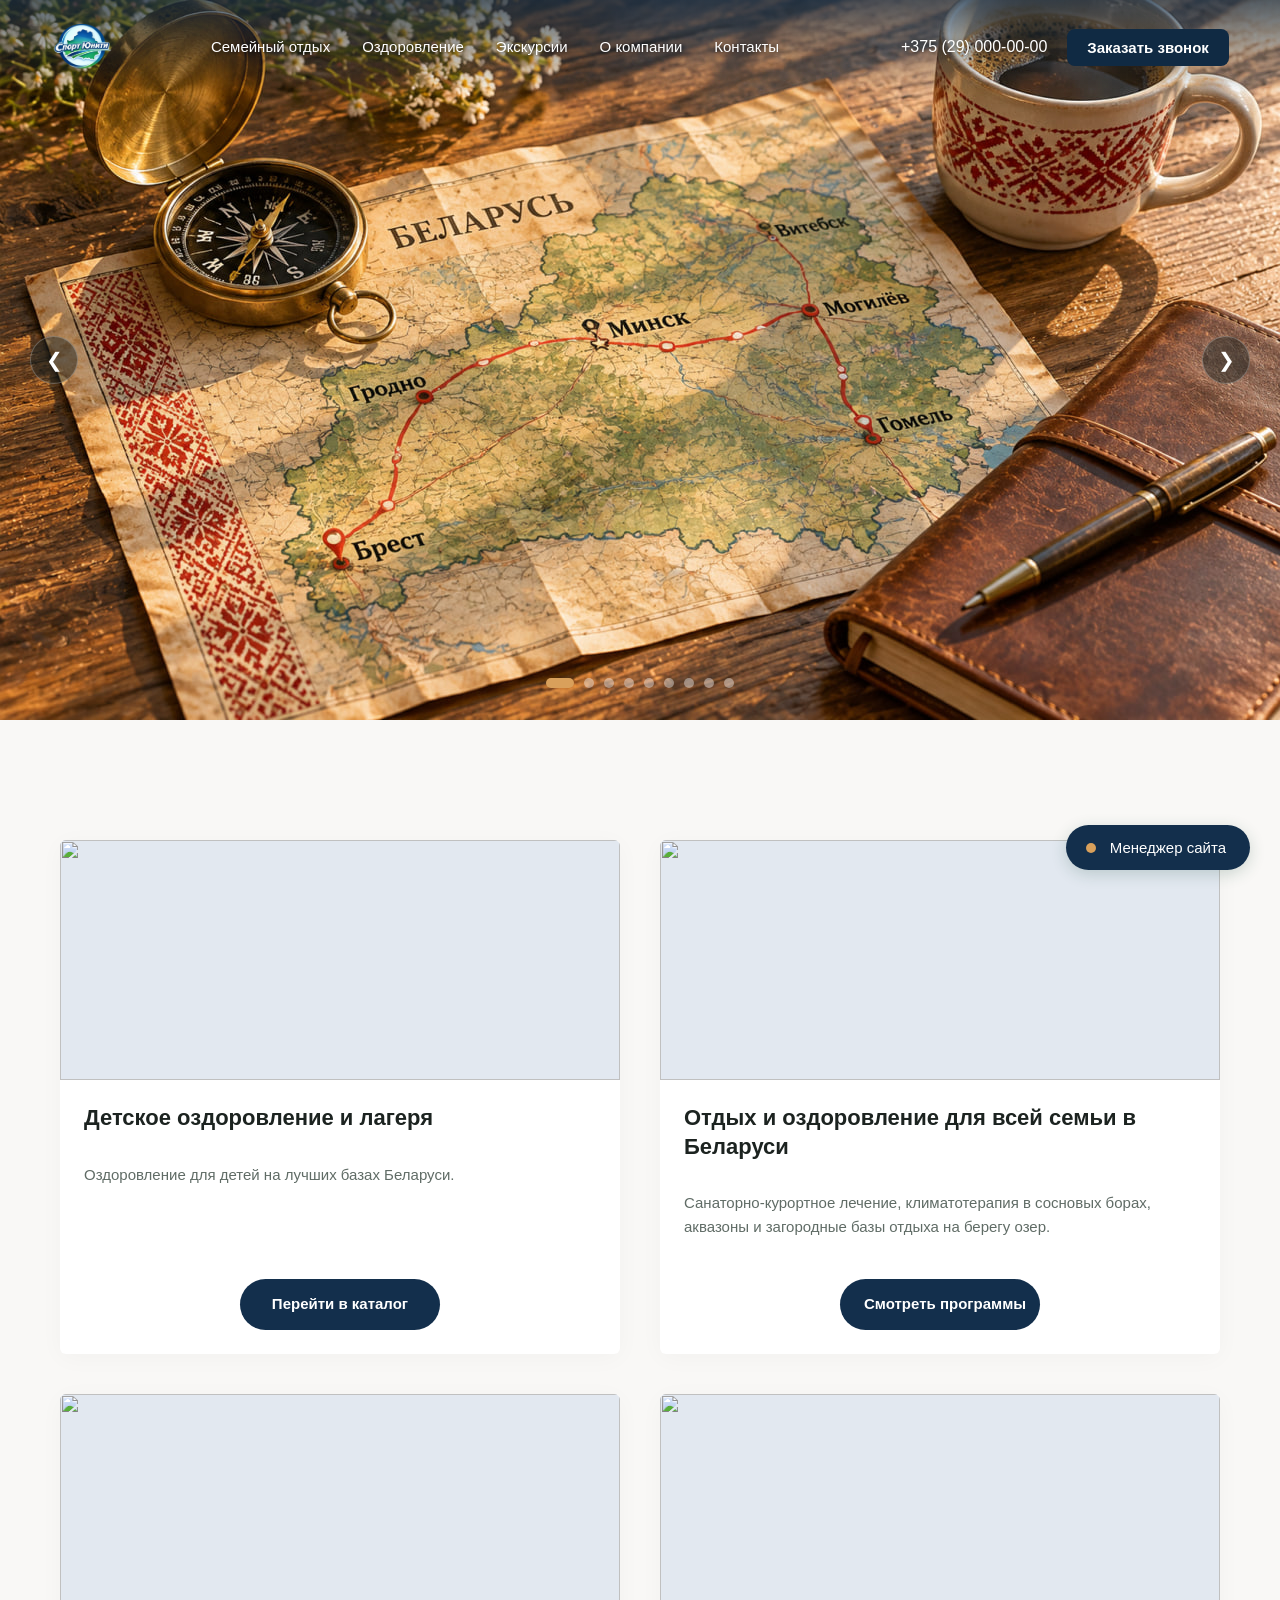
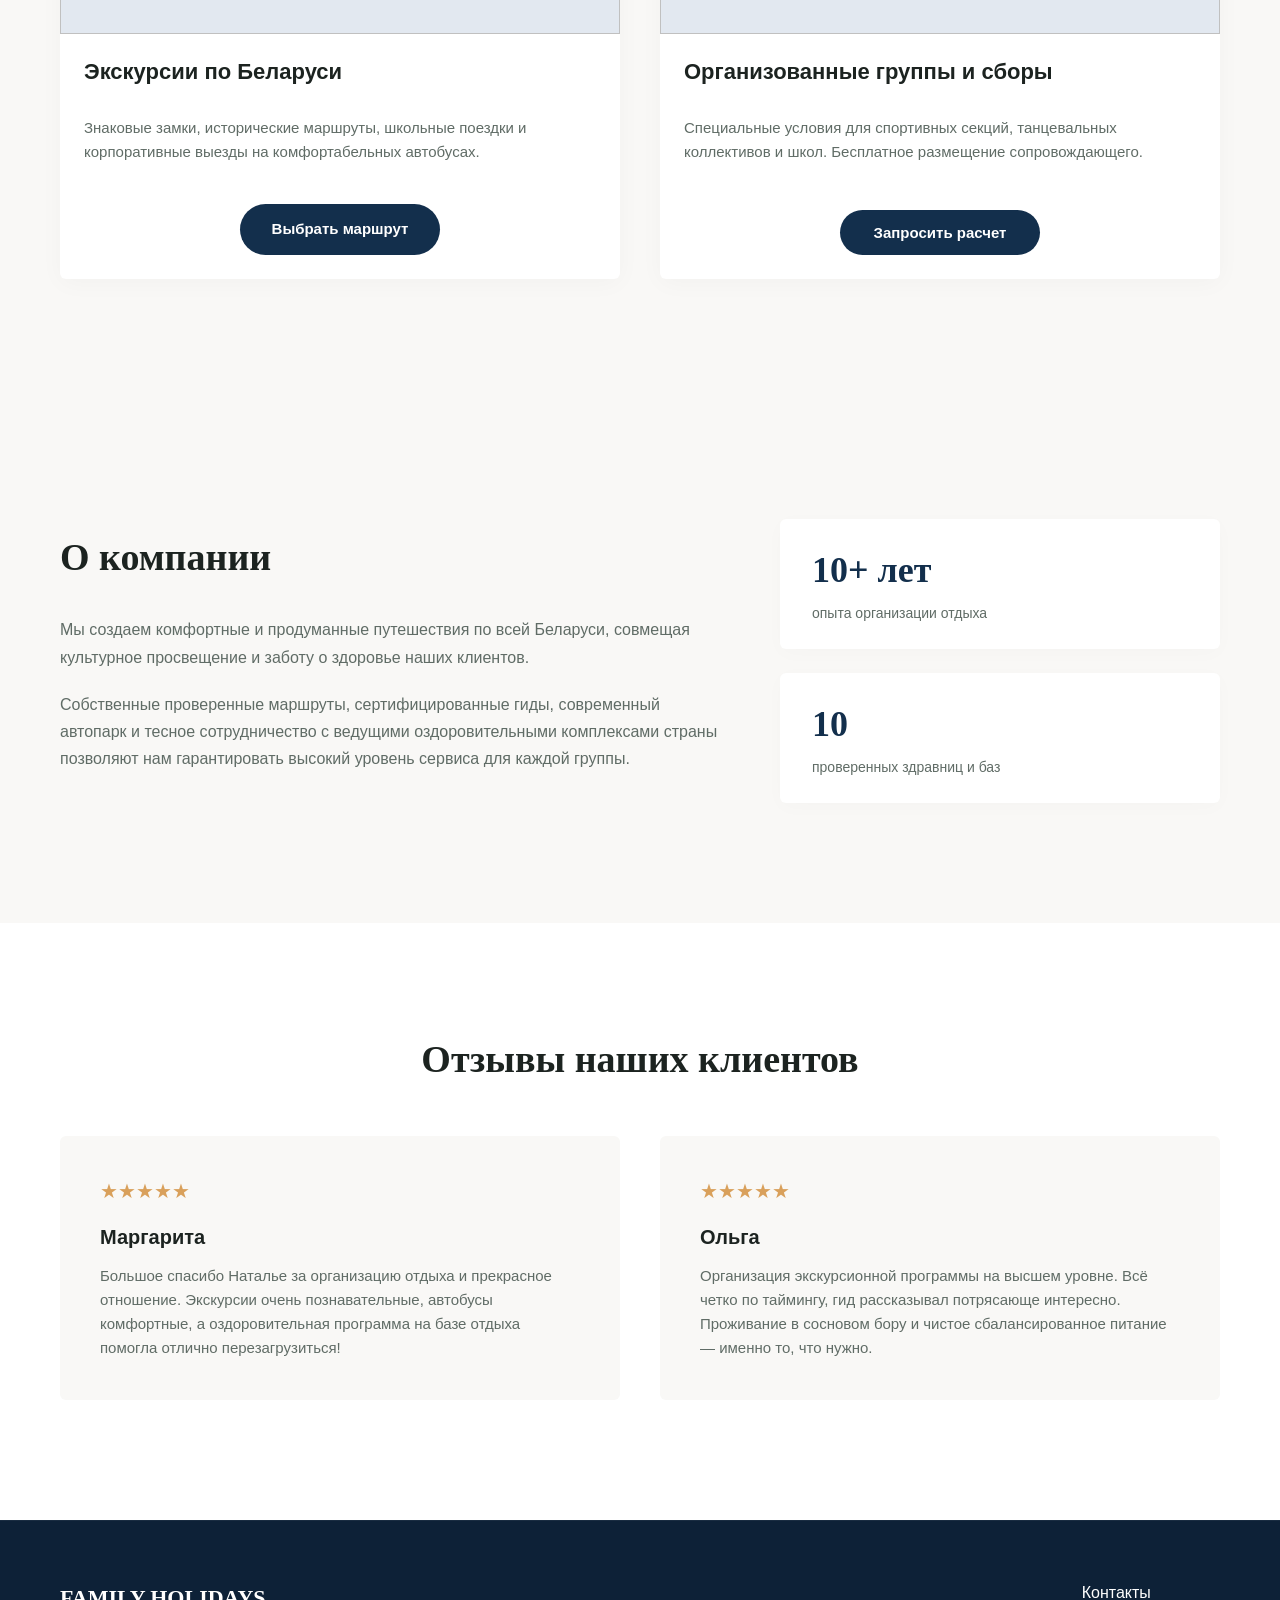
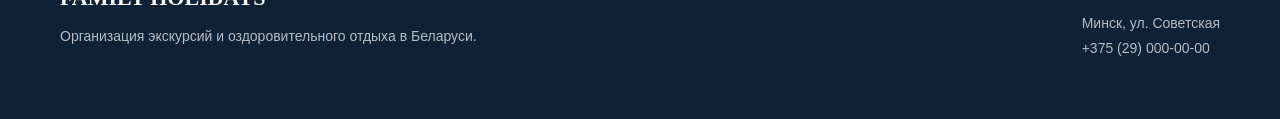
==== commit 89c53a08: "Update index.html" ====
--- a/index.html
+++ b/index.html
@@ -74,7 +74,7 @@
             <div class="programs-grid">
                 <div class="card">
                     <div class="card-image-wrap">
-                        <img src="img/slide1.jpg" class="card-img">
+                        <img src="img/obj34-1.jpg" class="card-img">
                     </div>
                     <div class="card-content">
                         <h3 class="card-title">Детское оздоровление и лагеря</h3>
--- a/style.css
+++ b/style.css
@@ -856,3 +856,34 @@
     word-break: normal !important;
     overflow-wrap: break-word !important;
 }
+/* ЛАКОНИЧНЫЕ КАРТОЧКИ НА ОДНОМ УРОВНЕ */
+.programs-grid {
+    align-items: stretch !important;
+}
+
+.programs .card {
+    display: flex !important;
+    flex-direction: column !important;
+    height: 100% !important;
+}
+
+.programs .card-image-wrap {
+    height: 240px !important;
+    flex-shrink: 0 !important;
+}
+
+.programs .card-content {
+    display: flex !important;
+    flex-direction: column !important;
+    justify-content: space-between !important;
+    flex-grow: 1 !important;
+    padding: 24px !important;
+    gap: 16px !important;
+}
+
+.programs .more-btn {
+    align-self: flex-start !important;
+    white-space: nowrap !important;
+    text-decoration: none !important;
+    margin-top: auto !important;
+}
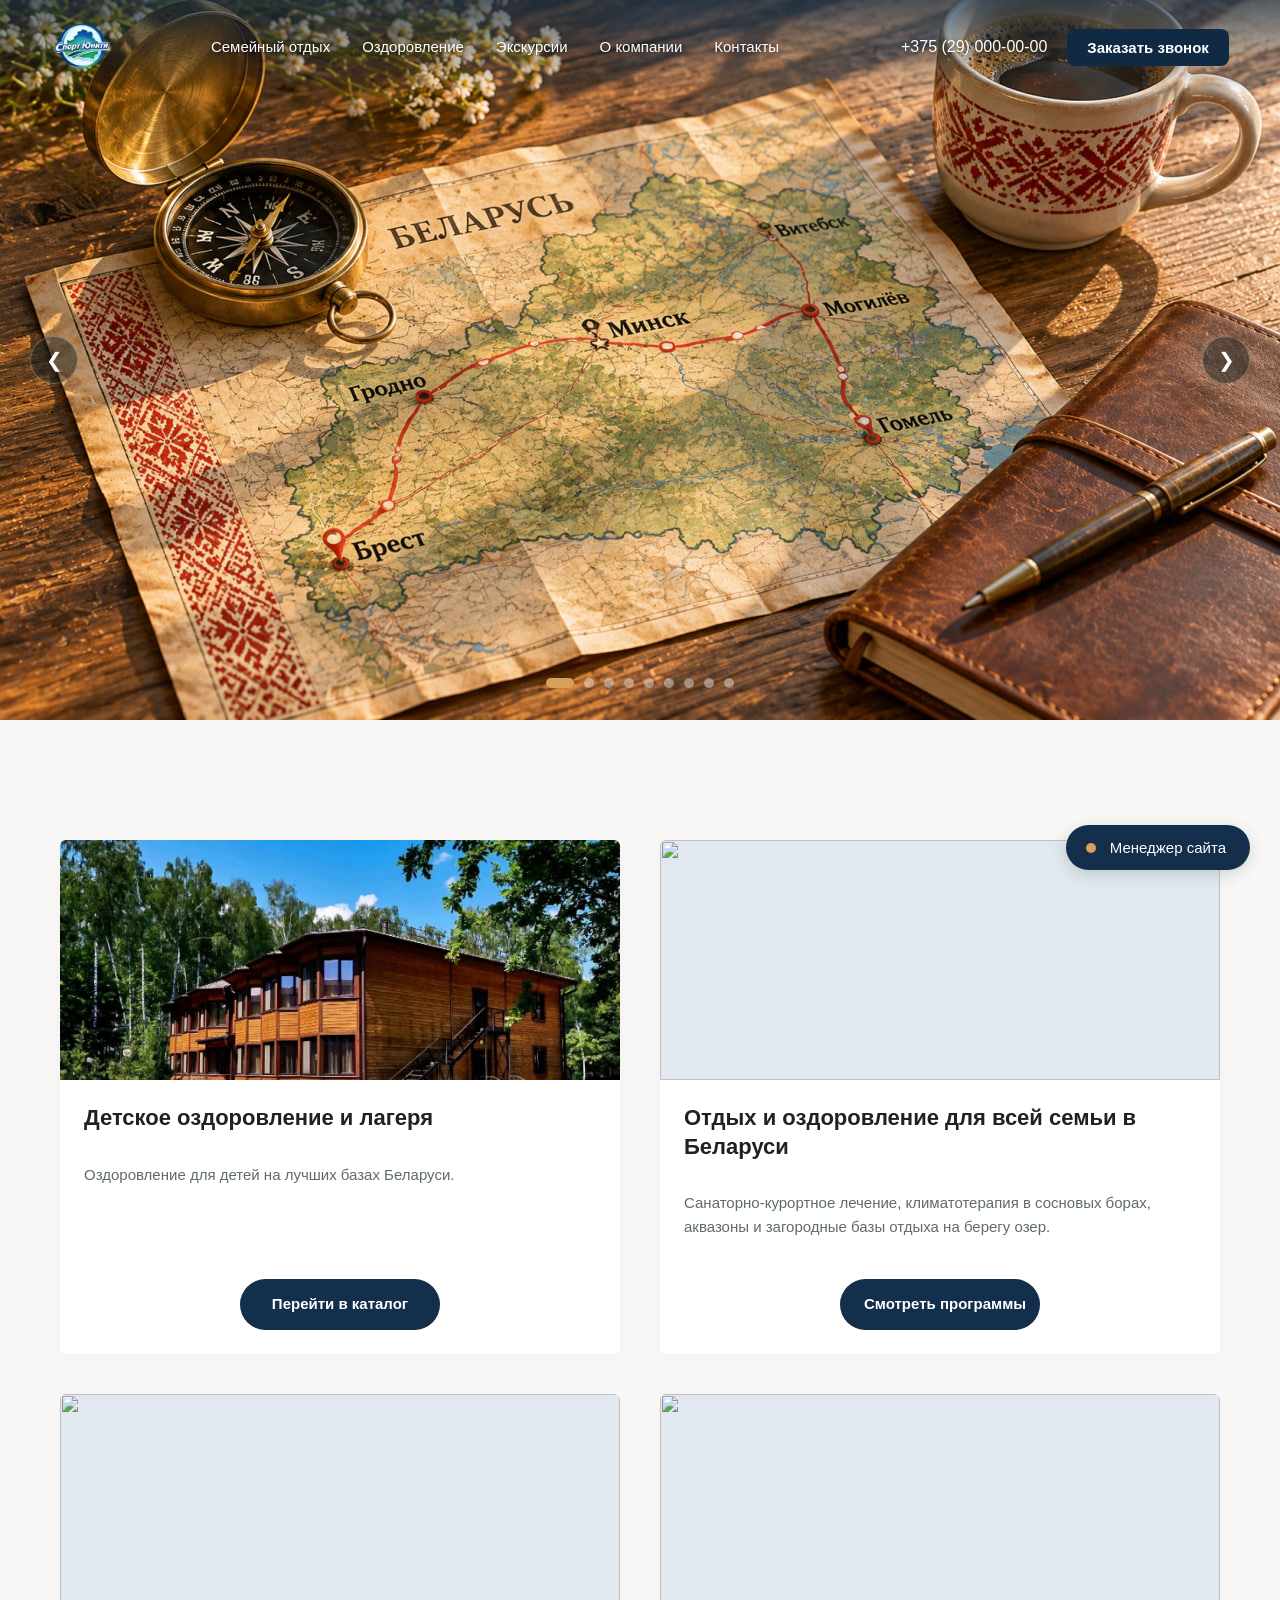
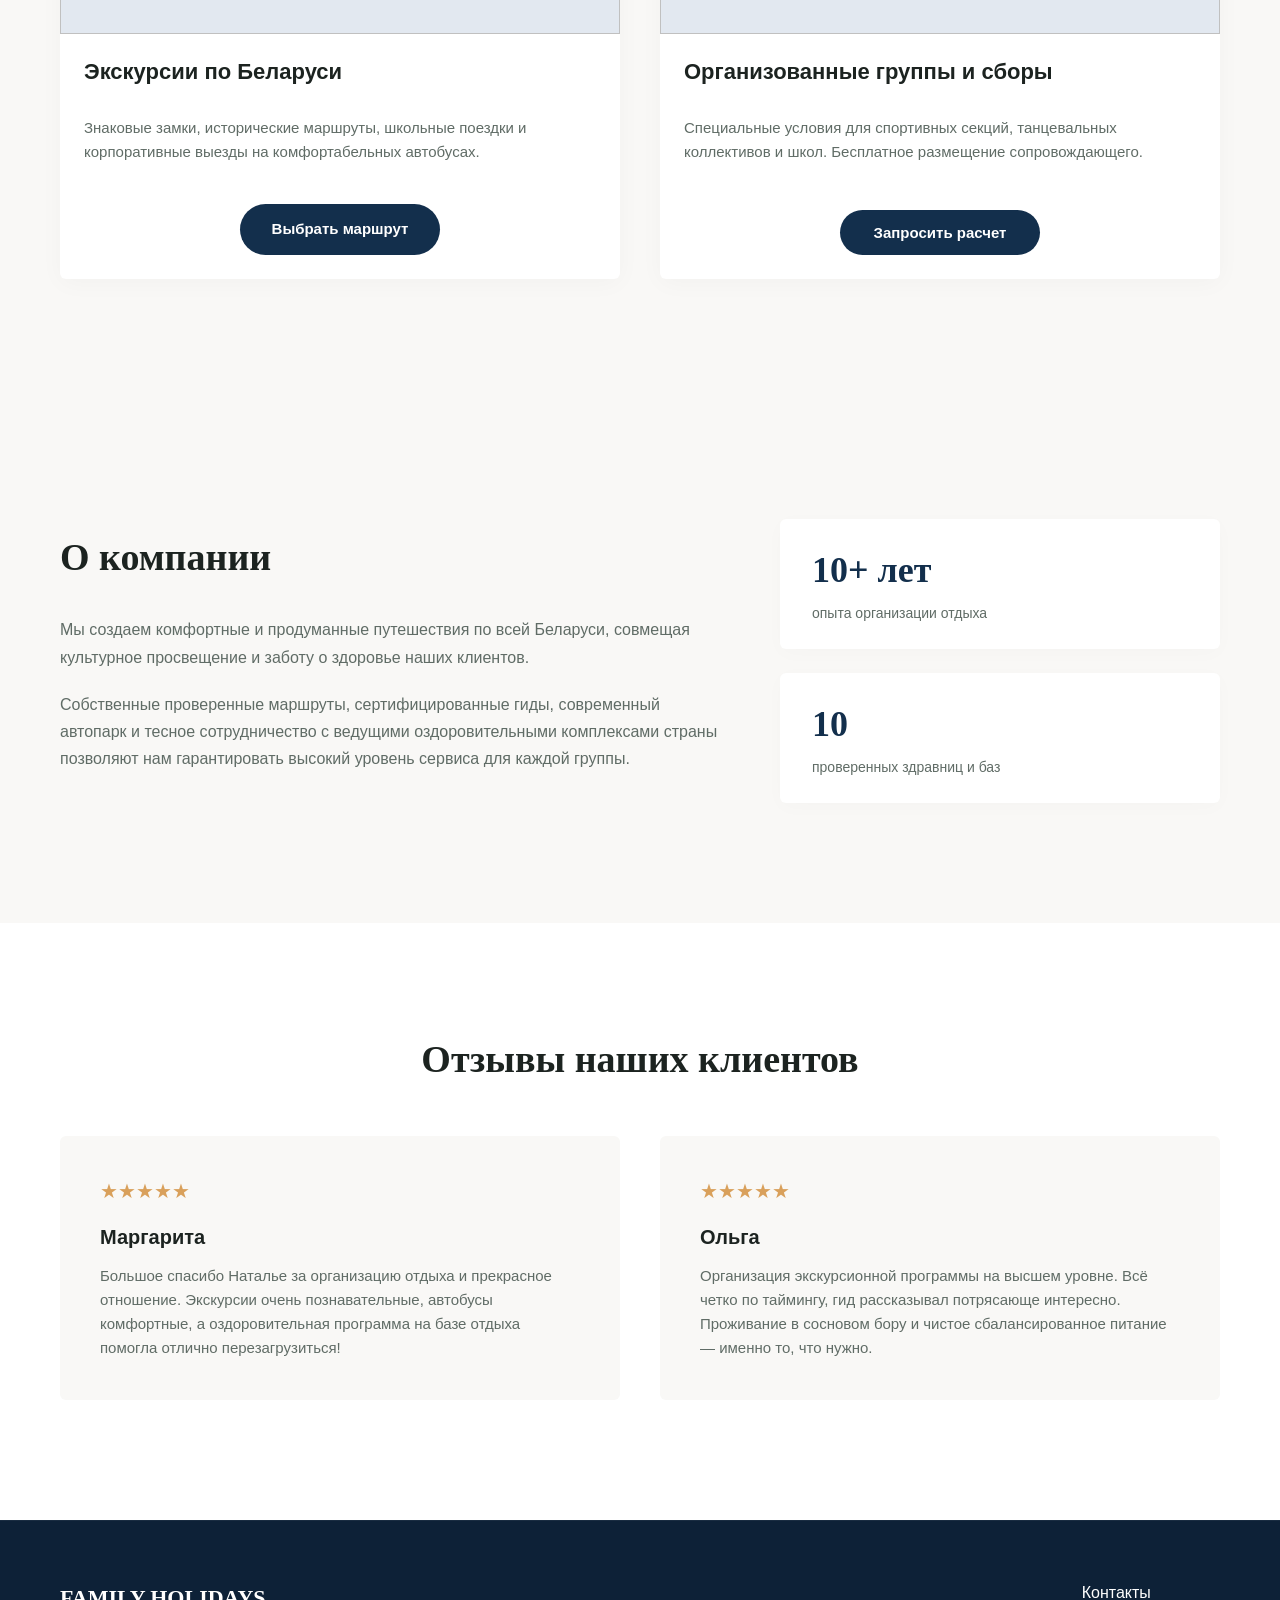
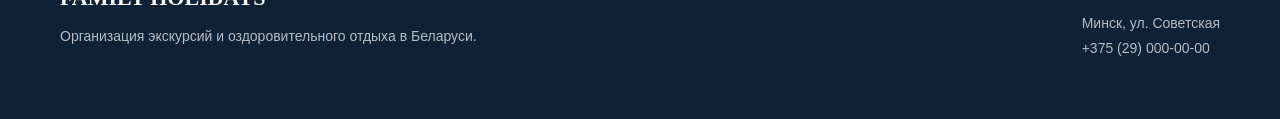
==== commit 4bdf5789: "Update index.html" ====
--- a/index.html
+++ b/index.html
@@ -74,7 +74,7 @@
             <div class="programs-grid">
                 <div class="card">
                     <div class="card-image-wrap">
-                        <img src="img/obj34-1.jpg" class="card-img">
+                        <img src="img/obj34/obj34-1.jpg" class="card-img">
                     </div>
                     <div class="card-content">
                         <h3 class="card-title">Детское оздоровление и лагеря</h3>
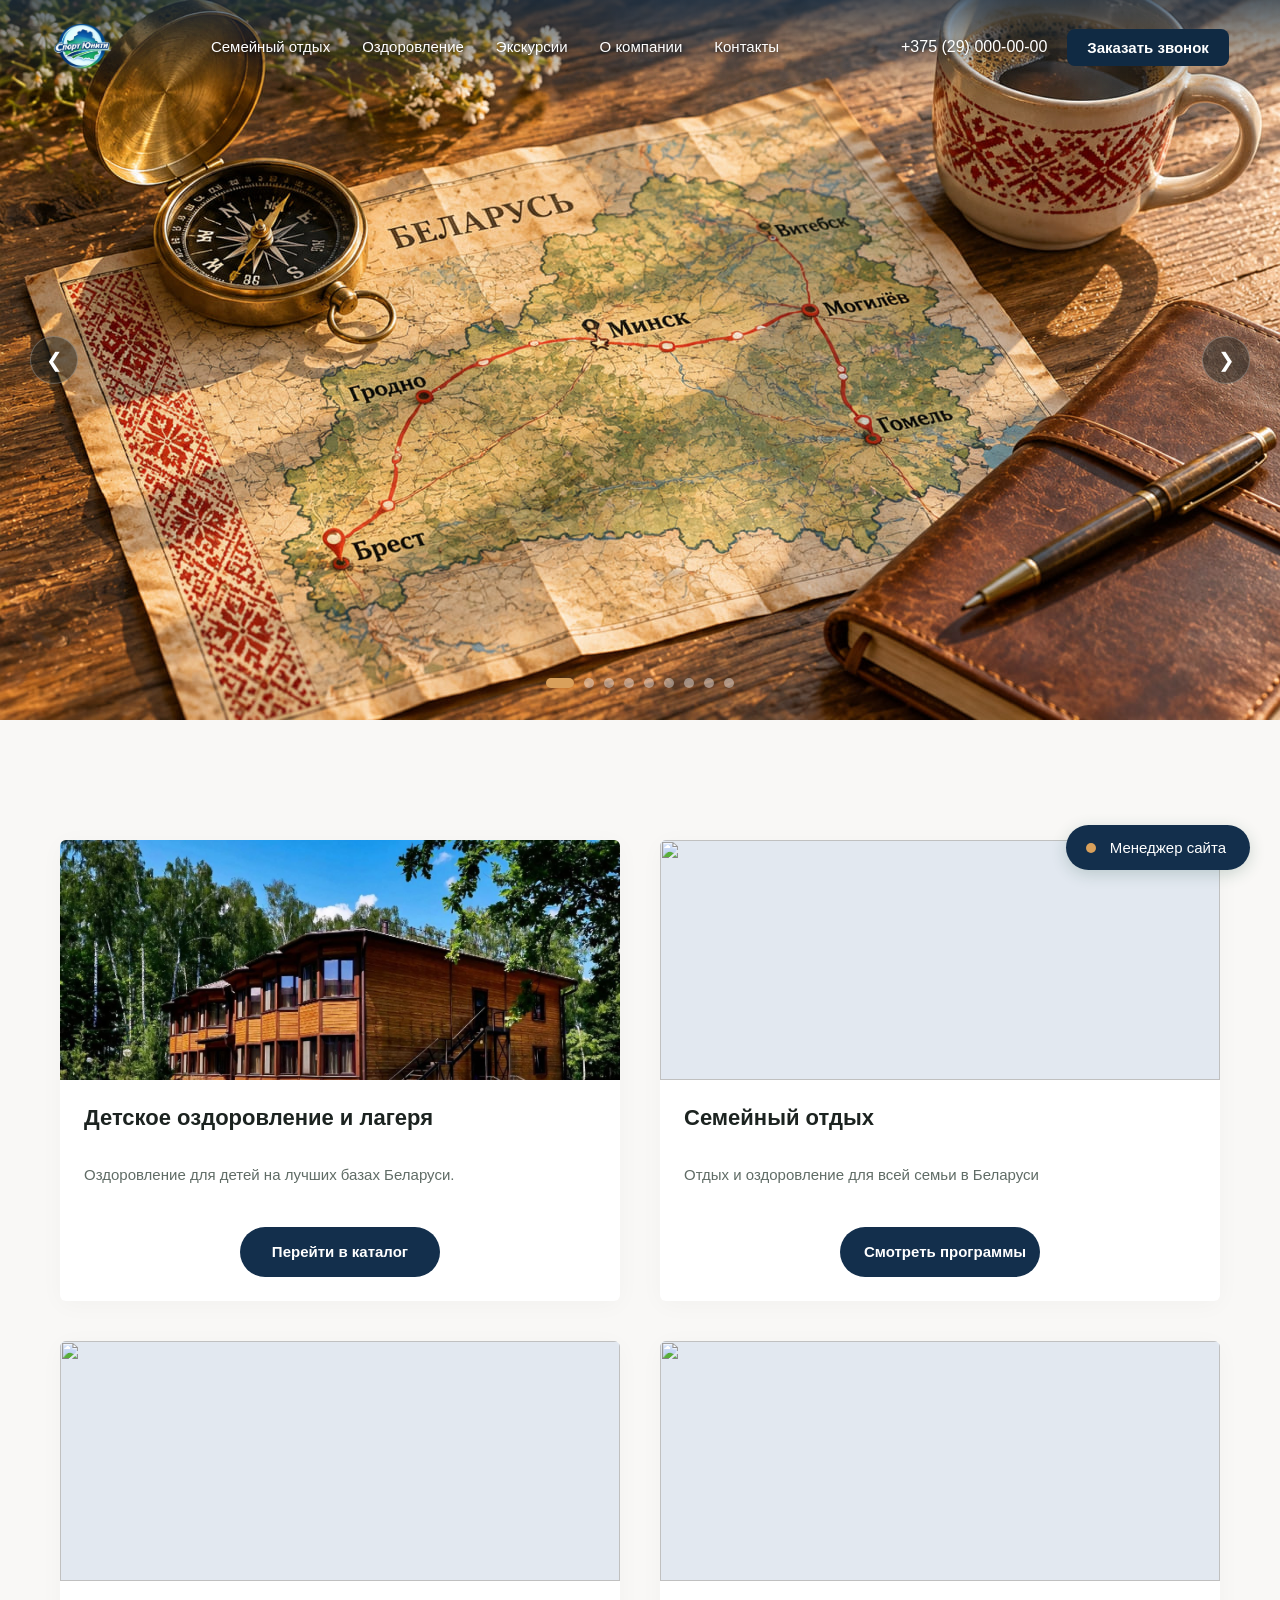
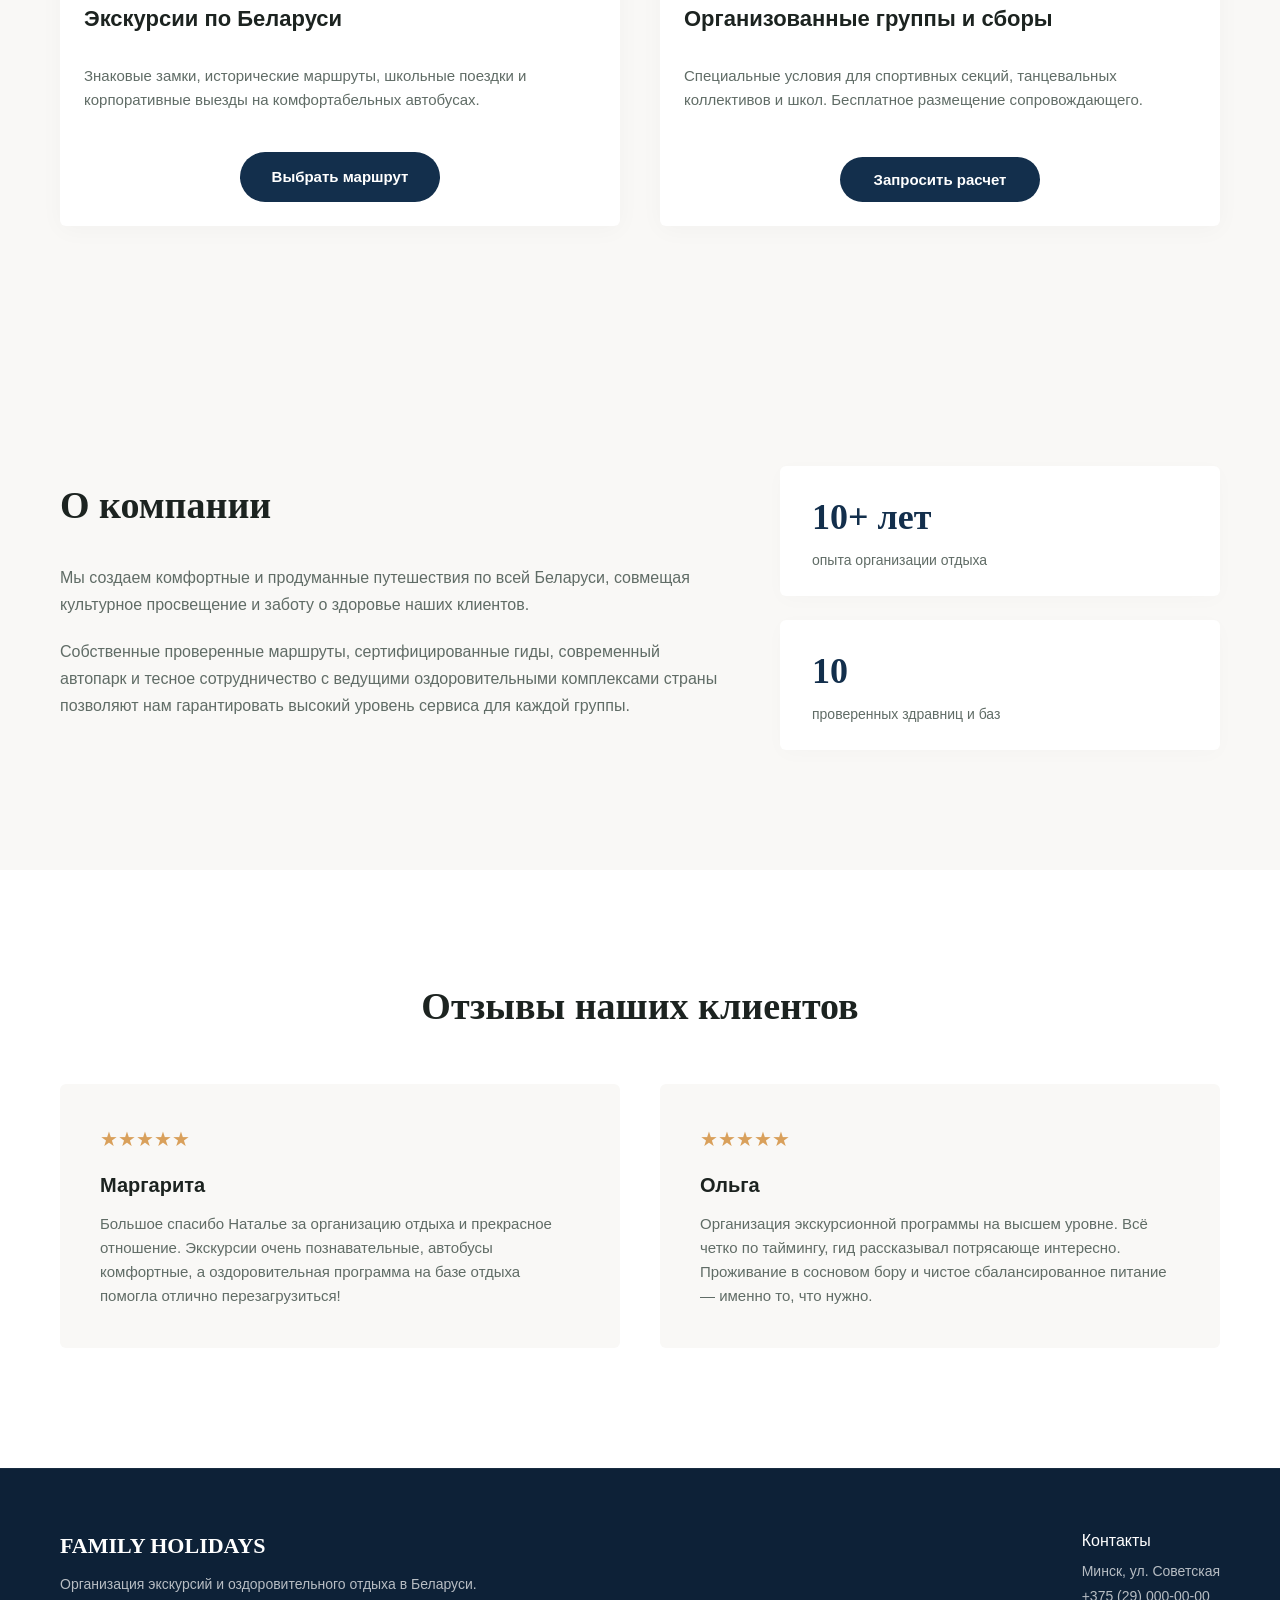
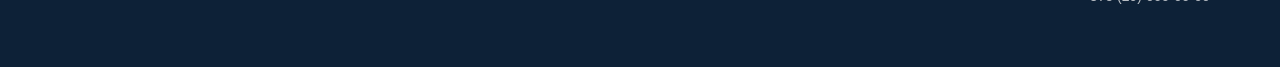
==== commit b76ec3b0: "Update index.html" ====
--- a/index.html
+++ b/index.html
@@ -89,8 +89,8 @@
                         <img src="img/card-wellness.jpg"  class="card-img">
                     </div>
                     <div class="card-content">
-                        <h3 class="card-title">Отдых и оздоровление для всей семьи в Беларуси </h3>
-                        <p class="card-text">Санаторно-курортное лечение, климатотерапия в сосновых борах, аквазоны и загородные базы отдыха на берегу озер.</p>
+                        <h3 class="card-title">Семейный отдых</h3>
+                        <p class="card-text">Отдых и оздоровление для всей семьи в Беларуси</p>
                         <a href="wellness.html" class="more-btn" style="text-decoration: none;">Смотреть программы</a>
                     </div>
                 </div>
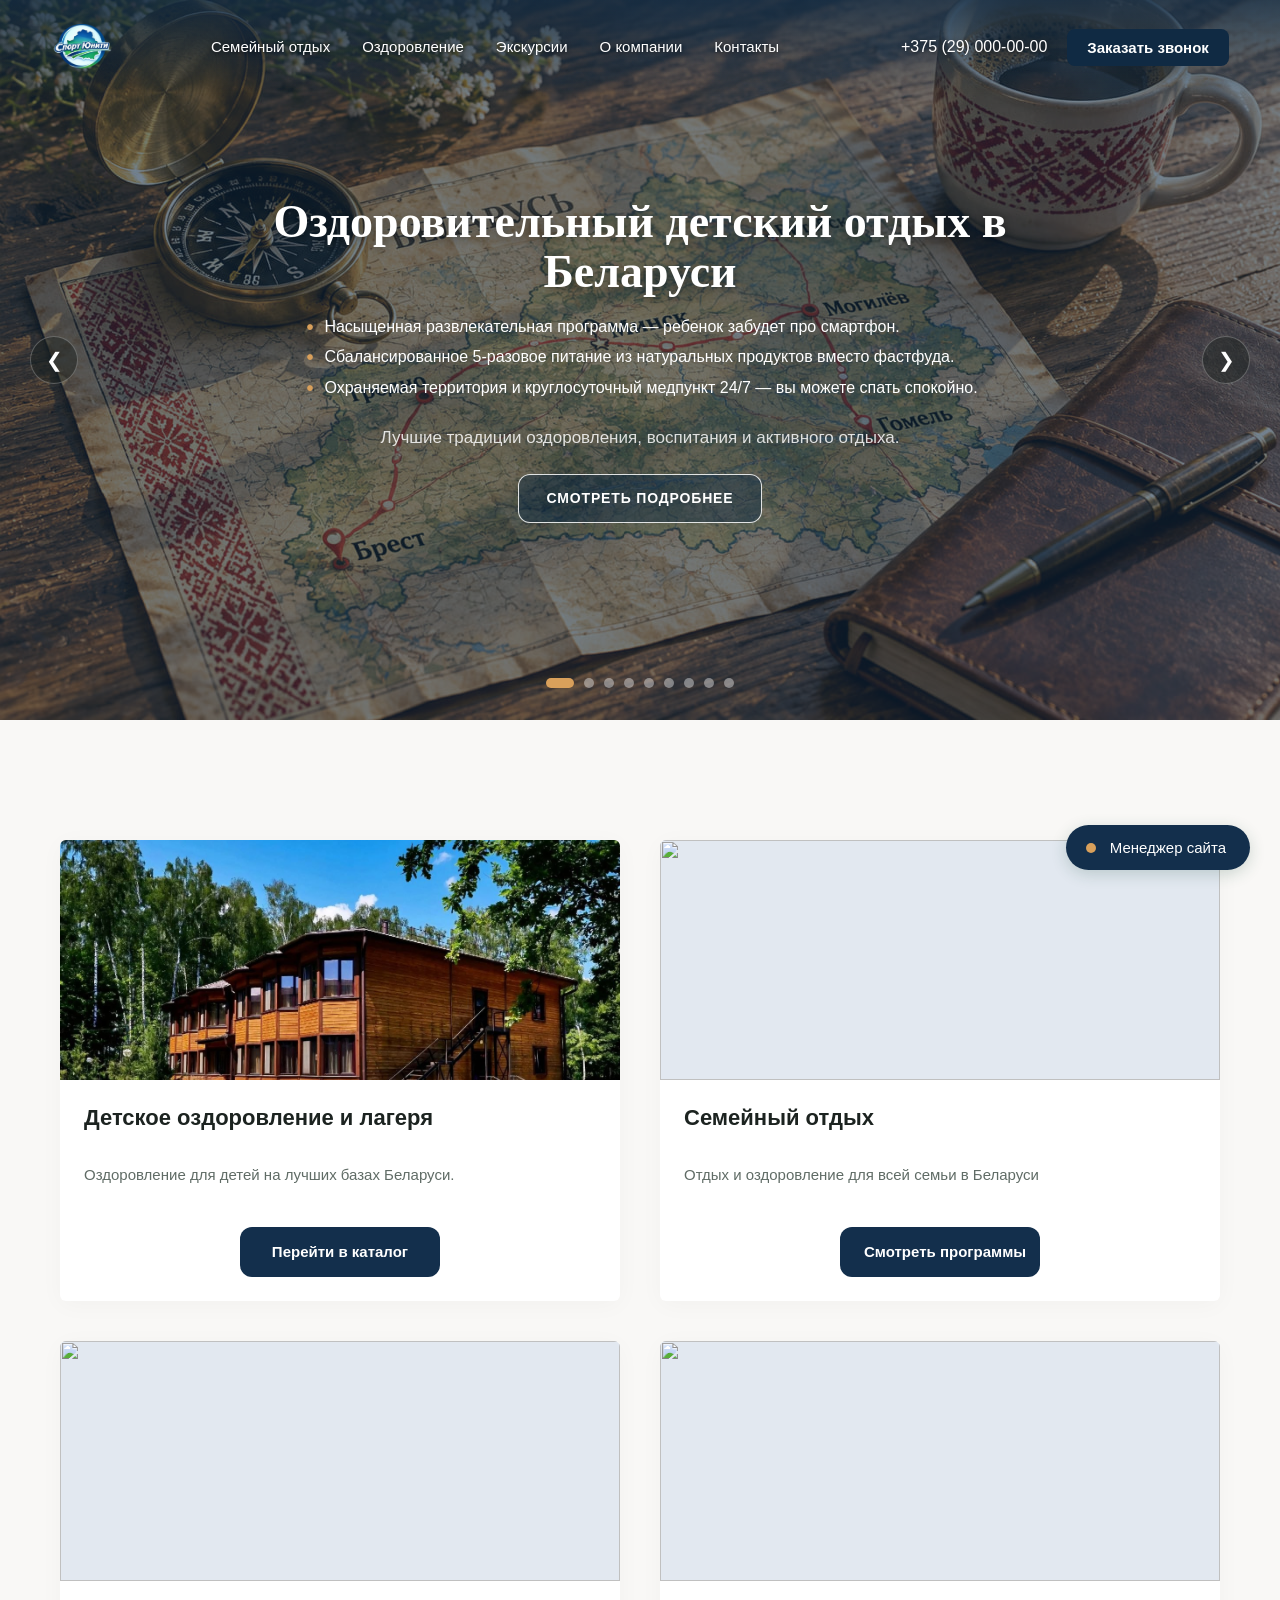
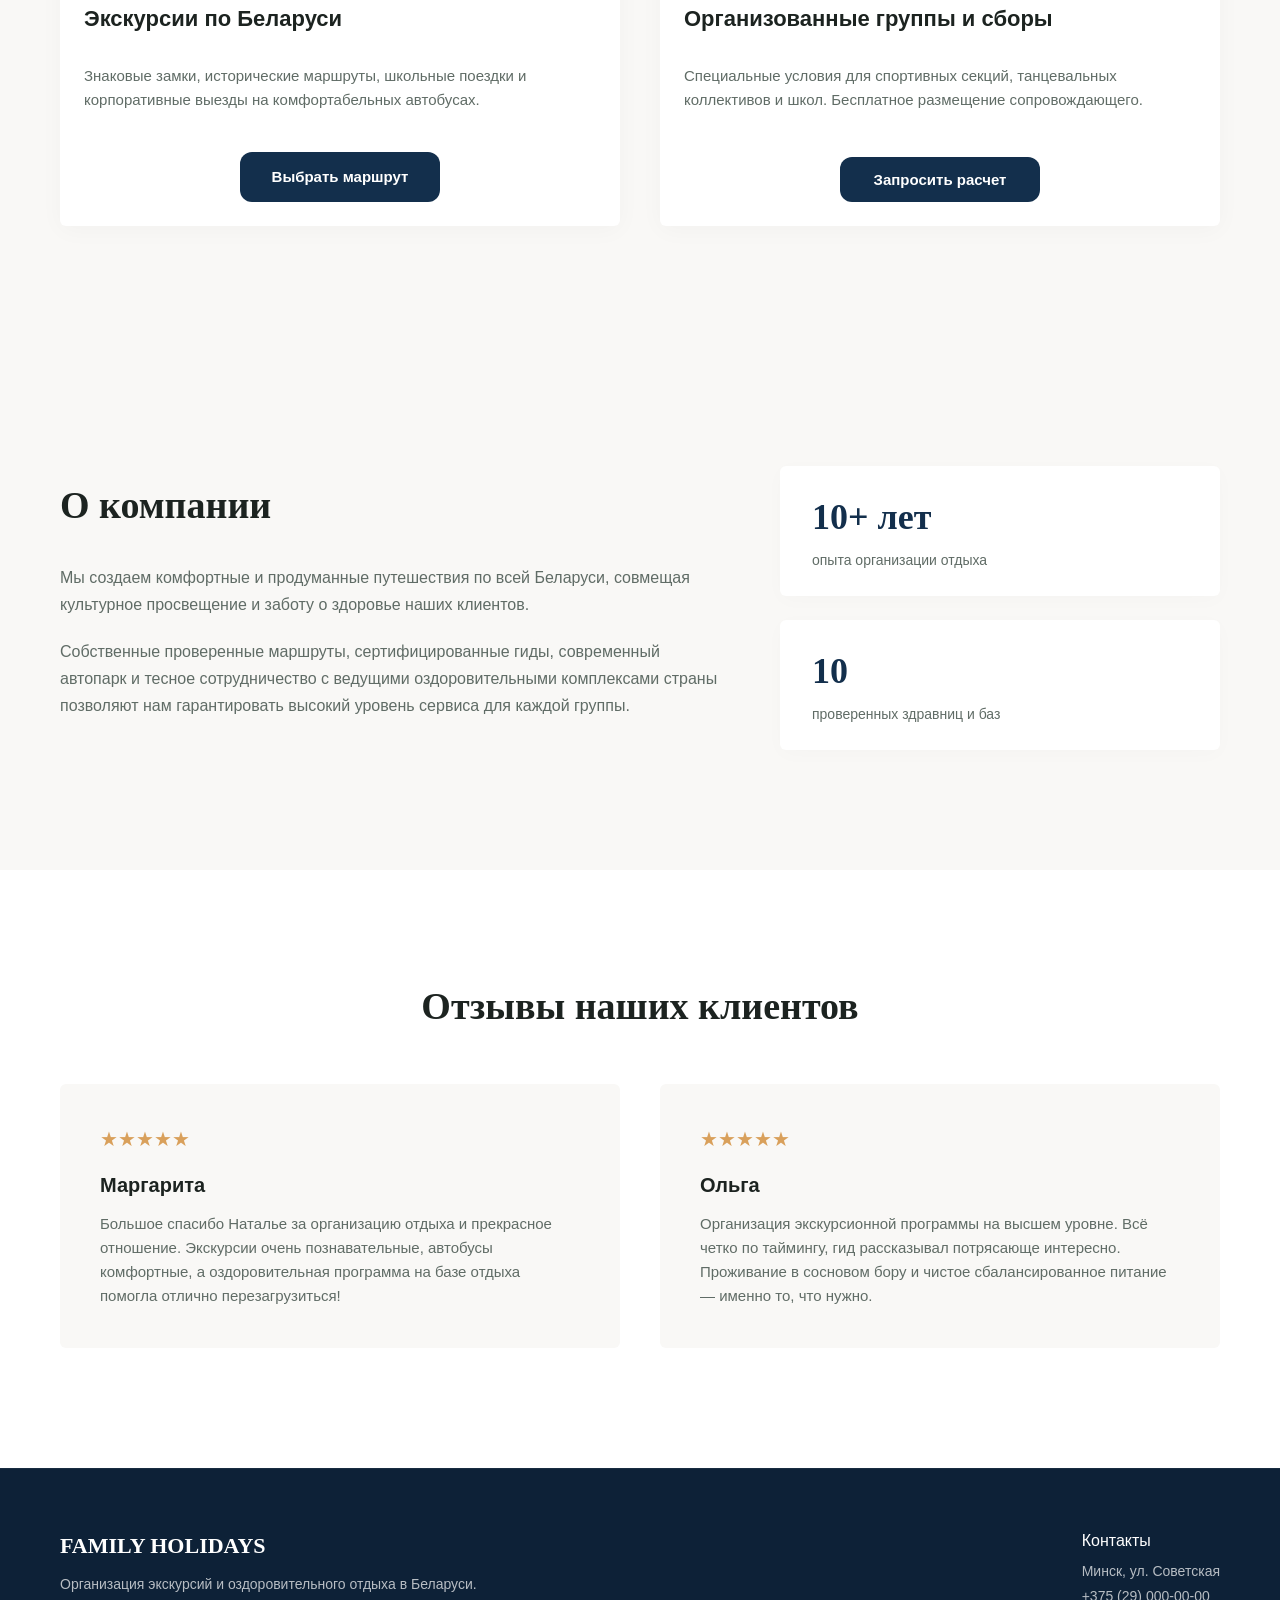
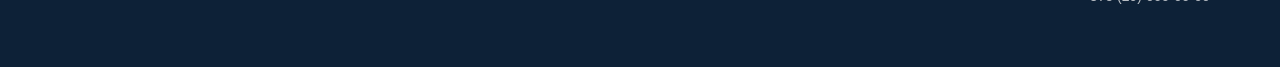
==== commit 0478b4f8: "п" ====
--- a/index.html
+++ b/index.html
@@ -40,16 +40,95 @@
 
     <section class="hero hero-slider">
         <div class="hero-slides" id="heroSlides">
-            <div class="hero-slide active" style="background-image: url('img/PHOTO.jpg');"></div>
-            <div class="hero-slide" style="background-image: url('img/PHOTO2.jpg');"></div>
-            <div class="hero-slide" style="background-image: url('img/PHOTO3.jpg');"></div>
-            <div class="hero-slide" style="background-image: url('img/PHOTO4.jpg');"></div>
-            <div class="hero-slide" style="background-image: url('img/PHOTO5.jpg');"></div>
-            <div class="hero-slide" style="background-image: url('img/PHOTO6.jpg');"></div>
-            <div class="hero-slide" style="background-image: url('img/PHOTO7.jpg');"></div>
-            <div class="hero-slide" style="background-image: url('img/PHOTO8.jpg');"></div>
-            <div class="hero-slide" style="background-image: url('img/PHOTO9.jpg');"></div>
-        </div>
+            
+            <!-- СЛАЙД 1: Оздоровление детей (основной) -->
+            <div class="hero-slide active" style="background-image: url('img/PHOTO.jpg');">
+                <div class="hero-content">
+                    <h1 class="hero-title">Оздоровительный детский отдых в Беларуси</h1>
+                    <ul class="hero-bullets">
+                        <li>Насыщенная развлекательная программа — ребенок забудет про смартфон.</li>
+                        <li>Сбалансированное 5-разовое питание из натуральных продуктов вместо фастфуда.</li>
+                        <li>Охраняемая территория и круглосуточный медпункт 24/7 — вы можете спать спокойно.</li>
+                    </ul>
+                    <p class="hero-subtitle">Лучшие традиции оздоровления, воспитания и активного отдыха.</p>
+                    <a href="wellness.html" class="hero-btn">Смотреть подробнее</a>
+                </div>
+            </div>
+
+            <!-- СЛАЙД 2: Оздоровление детей (природа и спорт) -->
+            <div class="hero-slide" style="background-image: url('img/PHOTO2.jpg');">
+                <div class="hero-content">
+                    <h2 class="hero-title">Здоровье и энергия на весь учебный год</h2>
+                    <p class="hero-subtitle">Сосновые боры, чистые озера, бассейны, галотерапия и активные игры на свежем воздухе в проверенных здравницах Беларуси.</p>
+                    <a href="wellness.html" class="hero-btn">Смотреть подробнее</a>
+                </div>
+            </div>
+
+            <!-- СЛАЙД 3: Оздоровление детей (безопасность и забота) -->
+            <div class="hero-slide" style="background-image: url('img/PHOTO3.jpg');">
+                <div class="hero-content">
+                    <h2 class="hero-title">Каникулы, в которые хочется вернуться</h2>
+                    <p class="hero-subtitle">Опытные вожатые, спортивные площадки, творческие студии и полный контроль безопасности 24 часа в сутки.</p>
+                    <a href="wellness.html" class="hero-btn">Смотреть подробнее</a>
+                </div>
+            </div>
+
+            <!-- СЛАЙД 4: Семейный отдых (основной) -->
+            <div class="hero-slide" style="background-image: url('img/PHOTO4.jpg');">
+                <div class="hero-content">
+                    <h2 class="hero-title">Семейный отдых с пользой для души и тела</h2>
+                    <p class="hero-subtitle">Проведите выходные или отпуск на лучших базах Беларуси. Пока детвора участвует в спортивных мероприятиях, вы восстанавливаете силы и здоровье — даже пары дней хватит для полной перезагрузки.</p>
+                    <a href="family.html" class="hero-btn">Смотреть подробнее</a>
+                </div>
+            </div>
+
+            <!-- СЛАЙД 5: Семейный отдых (у воды и в лесу) -->
+            <div class="hero-slide" style="background-image: url('img/PHOTO5.jpg');">
+                <div class="hero-content">
+                    <h2 class="hero-title">Перезагрузка на берегу заповедных озер</h2>
+                    <p class="hero-subtitle">Уютные загородные комплексы, СПА-программы и тихий отдых на природе для всей семьи вдали от городской суеты.</p>
+                    <a href="family.html" class="hero-btn">Смотреть подробнее</a>
+                </div>
+            </div>
+
+            <!-- СЛАЙД 6: Экскурсии (основной) -->
+            <div class="hero-slide" style="background-image: url('img/PHOTO6.jpg');">
+                <div class="hero-content">
+                    <h2 class="hero-title">Неисхоженные маршруты с лучшими гидами</h2>
+                    <p class="hero-subtitle">Авторские программы по знаковым и заповедным местам — после наших экскурсий Беларусь останется в вашем сердце навсегда.</p>
+                    <a href="excursions.html" class="hero-btn">Узнать подробнее</a>
+                </div>
+            </div>
+
+            <!-- СЛАЙД 7: Экскурсии (замки и усадьбы) -->
+            <div class="hero-slide" style="background-image: url('img/PHOTO7.jpg');">
+                <div class="hero-content">
+                    <h2 class="hero-title">Живая история и атмосфера старинных замков</h2>
+                    <p class="hero-subtitle">Комфортные школьные, семейные и корпоративные туры с продуманной логистикой и увлекательными рассказами.</p>
+                    <a href="excursions.html" class="hero-btn">Узнать подробнее</a>
+                </div>
+            </div>
+
+            <!-- СЛАЙД 8: О компании (основной) -->
+            <div class="hero-slide" style="background-image: url('img/PHOTO8.jpg');">
+                <div class="hero-content">
+                    <h2 class="hero-title">Узнайте о нас подробнее</h2>
+                    <p class="hero-subtitle">Проверенные здравницы, комфортный транспорт и организация отдыха под ключ с заботой о каждом госте.</p>
+                    <a href="#about" class="hero-btn">Жми здесь</a>
+                </div>
+            </div>
+
+            <!-- СЛАЙД 9: О компании / индивидуальный подбор -->
+            <div class="hero-slide" style="background-image: url('img/PHOTO9.jpg');">
+                <div class="hero-content">
+                    <h2 class="hero-title">Подберем идеальный отдых под ваш запрос</h2>
+                    <p class="hero-subtitle">Прямые договоры с ведущими базами страны и сопровождение на каждом этапе поездки.</p>
+                    <button type="button" class="hero-btn" onclick="document.getElementById('callbackModal').classList.add('active')">Жми здесь</button>
+                </div>
+            </div>
+
+        </div>
+
     
         <button class="slider-arrow prev" id="prevSlide" aria-label="Назад">&#10094;</button>
         <button class="slider-arrow next" id="nextSlide" aria-label="Вперед">&#10095;</button>
--- a/style.css
+++ b/style.css
@@ -887,3 +887,126 @@
     text-decoration: none !important;
     margin-top: auto !important;
 }
+/* ОФОРМЛЕНИЕ ТЕКСТА И КНОПОК НА СЛАЙДАХ КАРУСЕЛИ */
+.hero-slide {
+    display: none;
+    align-items: center;
+    justify-content: center;
+    text-align: center;
+}
+.hero-slide.active {
+    display: flex !important;
+}
+
+/* Мягкое затемнение только на слайдах с текстом */
+.hero-slide:has(.hero-content)::before {
+    content: '';
+    display: block !important;
+    position: absolute;
+    inset: 0;
+    background: rgba(16, 42, 67, 0.58);
+    z-index: 1;
+}
+
+.hero-content {
+    position: relative;
+    z-index: 2;
+    max-width: 820px;
+    padding: 40px 24px;
+    color: #FFFFFF;
+}
+
+.hero-title {
+    font-family: var(--font-title);
+    font-size: 46px;
+    font-weight: 700;
+    line-height: 1.1;
+    margin-bottom: 18px;
+    text-shadow: 0 2px 10px rgba(0, 0, 0, 0.4);
+}
+
+.hero-bullets {
+    list-style: none;
+    padding: 0;
+    margin: 0 auto 18px auto;
+    max-width: 680px;
+    text-align: left;
+    display: inline-block;
+}
+.hero-bullets li {
+    position: relative;
+    padding-left: 22px;
+    margin-bottom: 8px;
+    font-size: 16px;
+    line-height: 1.4;
+}
+.hero-bullets li::before {
+    content: '•';
+    position: absolute;
+    left: 4px;
+    color: var(--secondary);
+    font-weight: bold;
+    font-size: 20px;
+    line-height: 1.1;
+}
+
+.hero-subtitle {
+    font-size: 17px;
+    line-height: 1.5;
+    margin-bottom: 24px;
+    color: rgba(255, 255, 255, 0.92);
+}
+
+.hero-btn {
+    display: inline-block;
+    padding: 13px 28px;
+    border: 1.5px solid rgba(255, 255, 255, 0.85);
+    background: rgba(16, 42, 67, 0.45);
+    color: #FFFFFF !important;
+    text-decoration: none !important;
+    font-size: 14px;
+    font-weight: 600;
+    letter-spacing: 0.06em;
+    text-transform: uppercase;
+    border-radius: 6px;
+    transition: all 0.25s ease;
+}
+.hero-btn:hover {
+    background: var(--secondary);
+    border-color: var(--secondary);
+    color: #102A43 !important;
+}
+
+/* Адаптив текста карусели для телефонов */
+@media (max-width: 768px) {
+    .hero.hero-slider {
+        height: auto !important;
+        min-height: 460px !important;
+        aspect-ratio: auto !important;
+    }
+    .hero-content {
+        padding: 85px 38px 45px 38px;
+    }
+    .hero-title {
+        font-size: 28px !important;
+        margin-bottom: 12px !important;
+    }
+    .hero-bullets li,
+    .hero-subtitle {
+        font-size: 14px !important;
+        line-height: 1.35 !important;
+    }
+    .hero-btn {
+        padding: 10px 20px !important;
+        font-size: 12px !important;
+    }
+}
+/* ЕДИНЫЙ СТИЛЬ ВСЕХ КНОПОК: СТРОГИЕ ПРЯМОУГОЛЬНИКИ */
+/* ЕДИНЫЙ СТИЛЬ ВСЕХ КНОПОК: МЯГКОЕ СКРУГЛЕНИЕ */
+.hero-btn,
+.callback-btn,
+.more-btn,
+.filter-tab,
+.modal-form button {
+    border-radius: 12px !important;
+}
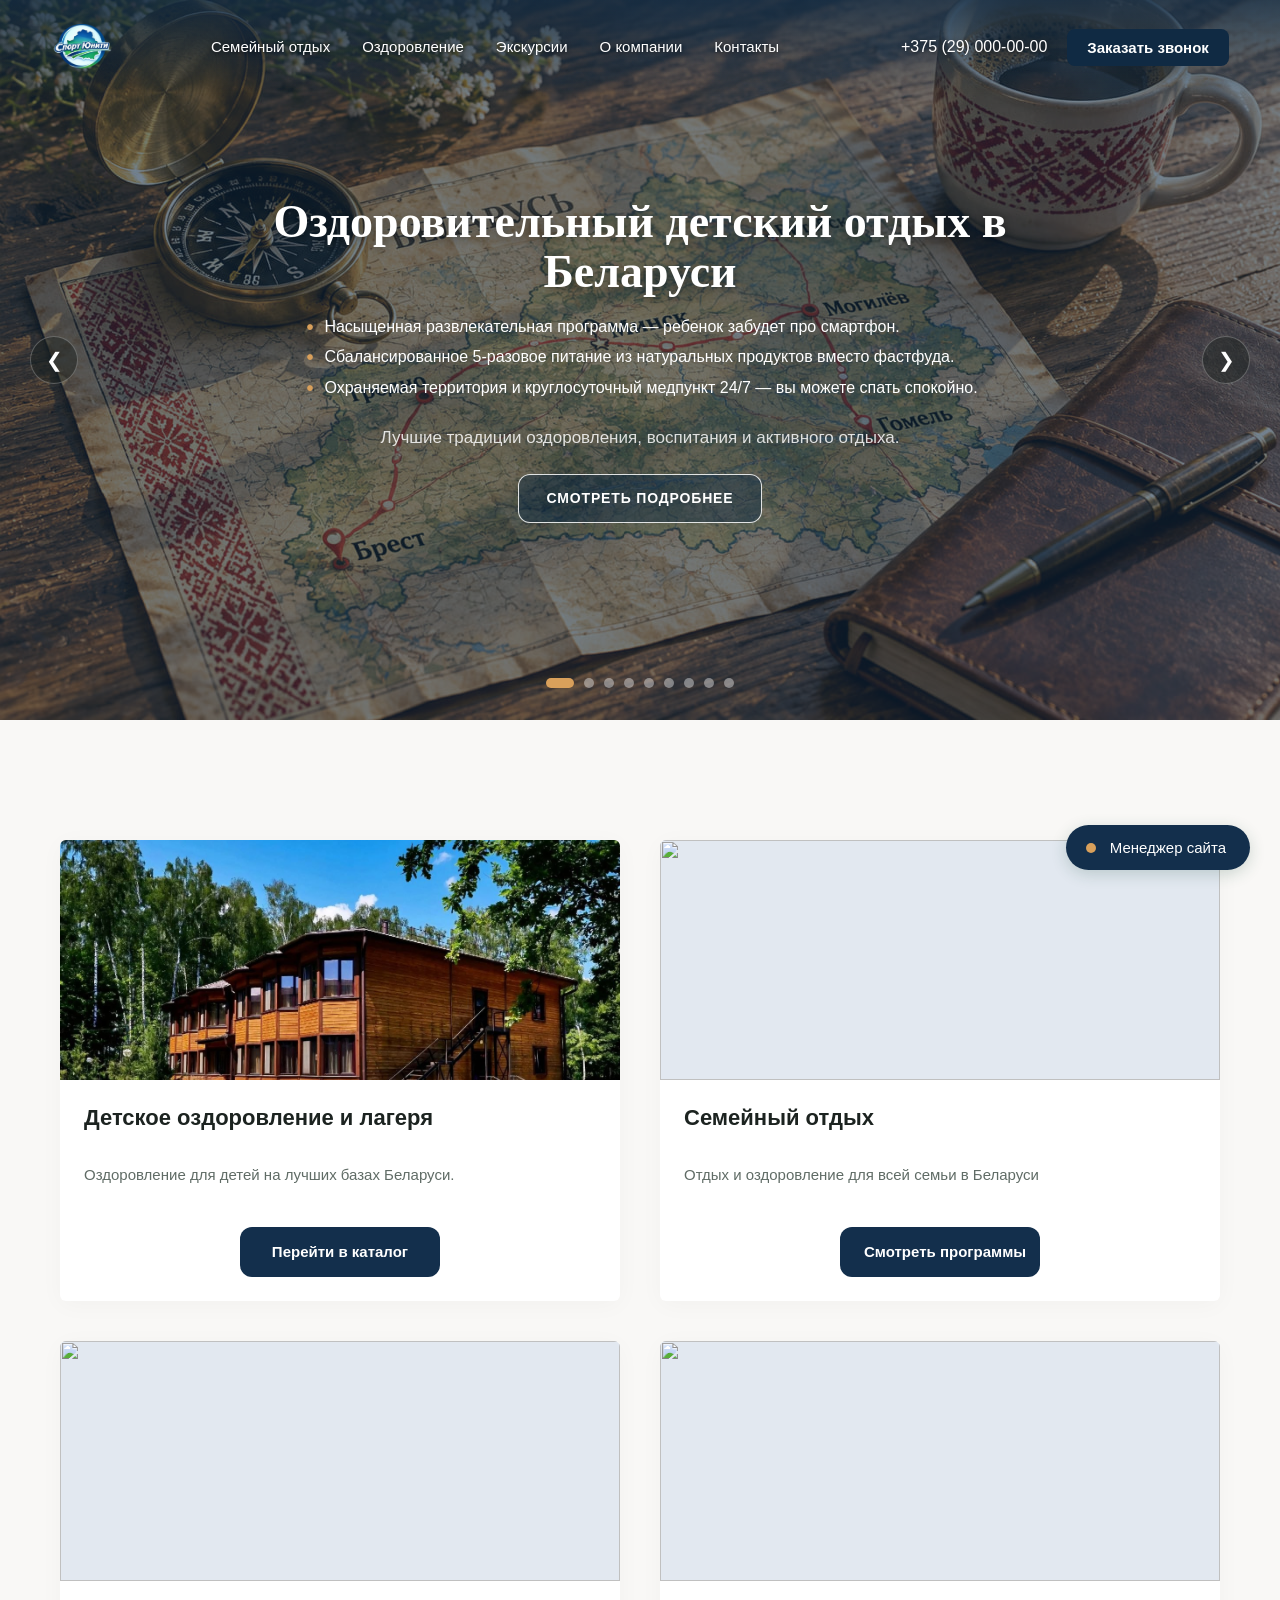
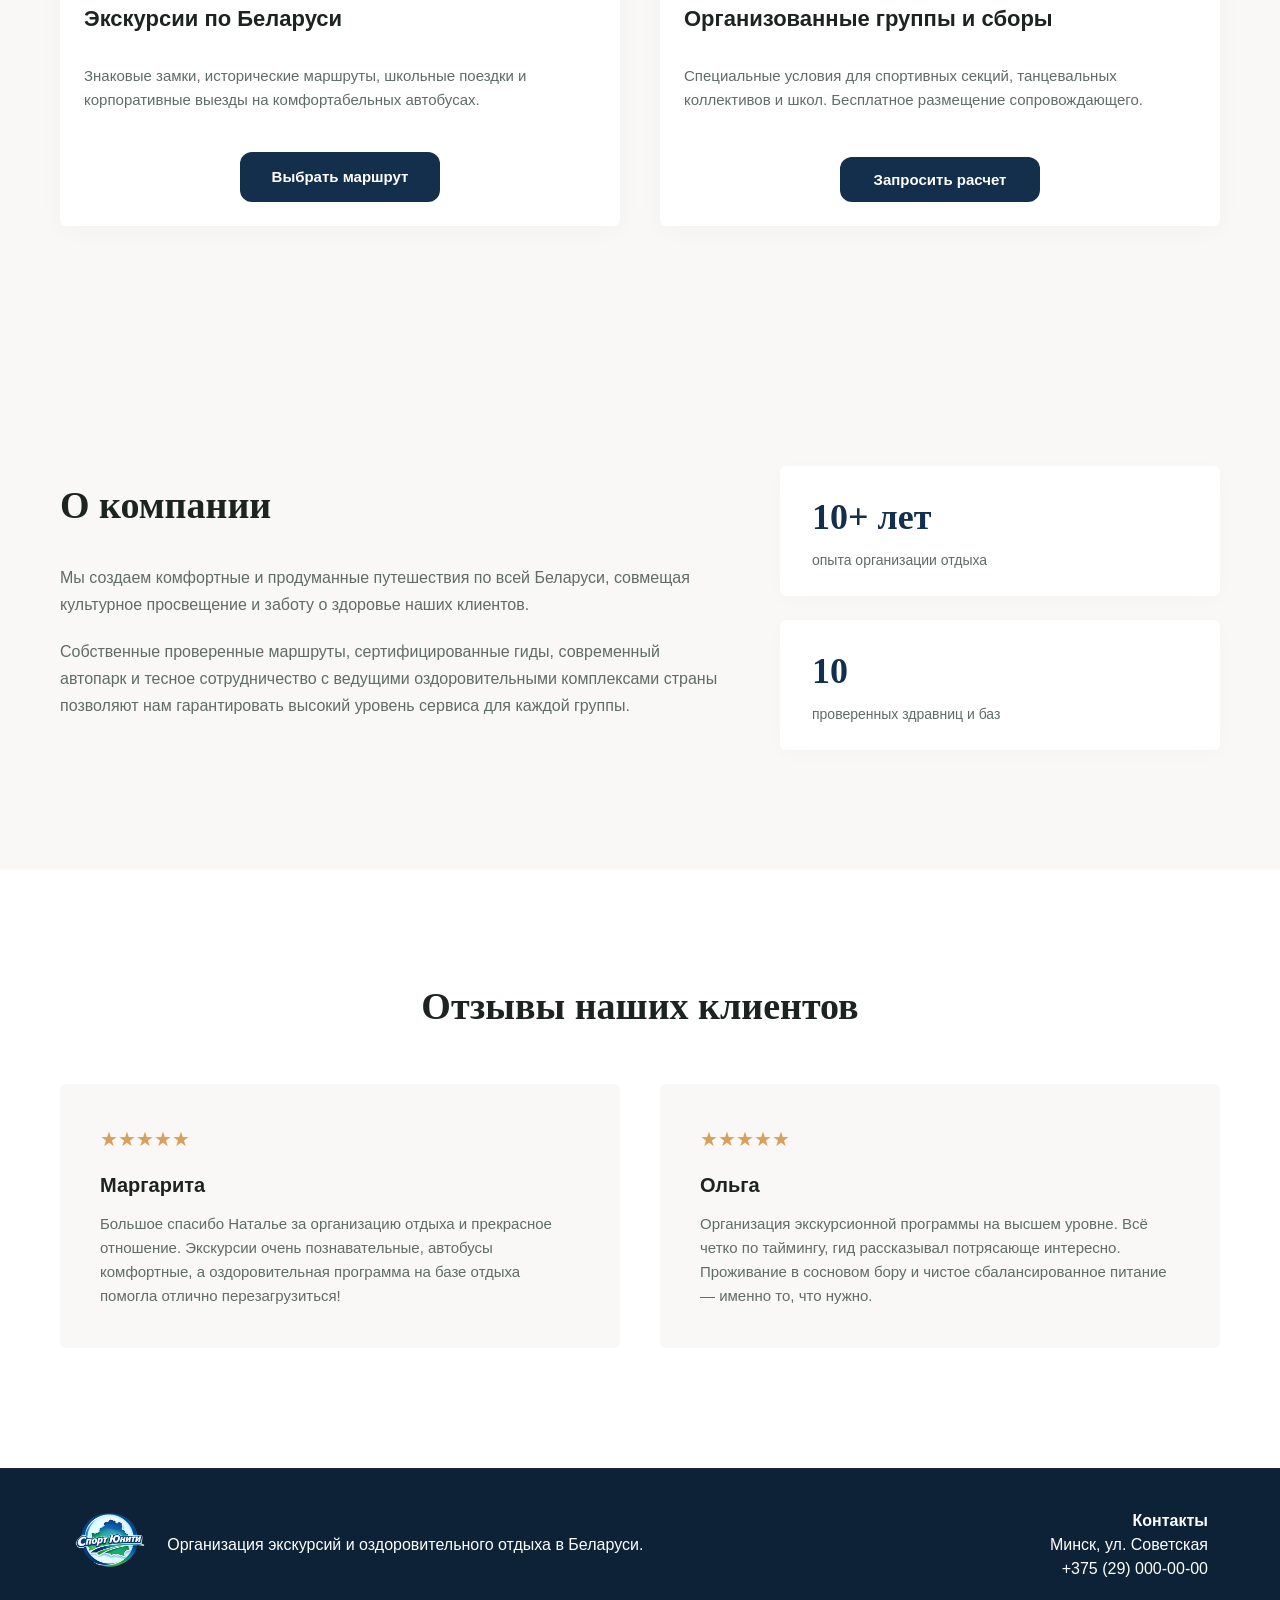
==== commit f26f1f64: "пп" ====
--- a/index.html
+++ b/index.html
@@ -8,6 +8,16 @@
     <link rel="preconnect" href="https://gstatic.com" crossorigin>
     <link href="https://googleapis.com/css2?family=Cormorant+Garamond:wght@600;700&family=Manrope:wght@400;500;600&display=swap" rel="stylesheet">
     <link rel="stylesheet" href="style.css?v=1.2.0">
+
+    <link rel="preload" as="image" href="img/PHOTO.jpg">
+    <link rel="preload" as="image" href="img/PHOTO2.jpg">
+    <link rel="preload" as="image" href="img/PHOTO3.jpg">
+    <link rel="preload" as="image" href="img/PHOTO4.jpg">
+    <link rel="preload" as="image" href="img/PHOTO5.jpg">
+    <link rel="preload" as="image" href="img/PHOTO6.jpg">
+    <link rel="preload" as="image" href="img/PHOTO7.jpg">
+    <link rel="preload" as="image" href="img/PHOTO8.jpg">
+    <link rel="preload" as="image" href="img/PHOTO9.jpg">
 </head>
 <body>
 
@@ -123,7 +133,7 @@
                 <div class="hero-content">
                     <h2 class="hero-title">Подберем идеальный отдых под ваш запрос</h2>
                     <p class="hero-subtitle">Прямые договоры с ведущими базами страны и сопровождение на каждом этапе поездки.</p>
-                    <button type="button" class="hero-btn" onclick="document.getElementById('callbackModal').classList.add('active')">Жми здесь</button>
+                    <a href="#callbackModal" class="hero-btn" onclick="document.getElementById('callbackModal').classList.add('active'); return false;">Жми здесь</a>
                 </div>
             </div>
 
@@ -238,18 +248,21 @@
     </section>
 
     <footer class="footer" id="contacts">
-        <div class="container footer-container">
-            <div>
-                <h4 style="font-family: var(--font-title); font-size: 22px; margin-bottom: 12px;">FAMILY HOLIDAYS</h4>
-                <p style="opacity: 0.7; font-size: 14px;">Организация экскурсий и оздоровительного отдыха в Беларуси.</p>
-            </div>
-            <div>
-                <p style="font-weight: 500; margin-bottom: 8px;">Контакты</p>
-                <p style="opacity: 0.7; font-size: 14px; margin-bottom: 4px;">Минск, ул. Советская</p>
-                <p style="opacity: 0.7; font-size: 14px;">+375 (29) 000-00-00</p>
+        <div class="footer-container">
+            <div class="footer-brand">
+                <a href="index.html" class="footer-logo-link">
+                    <img src="img/logo.png" alt="Спорт Юнити" class="footer-logo-img">
+                </a>
+                <p>Организация экскурсий и оздоровительного отдыха в Беларуси.</p>
+            </div>
+            <div class="footer-contacts">
+                <h4>Контакты</h4>
+                <p>Минск, ул. Советская</p>
+                <p><a href="tel:+375290000000" style="color: inherit; text-decoration: none;">+375 (29) 000-00-00</a></p>
             </div>
         </div>
     </footer>
+    
 
     <div class="modal" id="callbackModal">
         <div class="modal-content">
--- a/style.css
+++ b/style.css
@@ -1010,3 +1010,55 @@
 .modal-form button {
     border-radius: 12px !important;
 }
+/* 1. ЧИТАЕМАЯ ШАПКА ПРИ ПРОКРУТКЕ НА ЛЮБОМ ФОНЕ */
+.footer {
+    padding: 40px 0 !important;
+}
+
+.footer-container {
+    max-width: 1200px !important;
+    margin: 0 auto !important;
+    padding: 0 32px !important;
+    display: flex !important;
+    justify-content: space-between !important;
+    align-items: center !important;
+    gap: 24px !important;
+}
+
+.footer-brand {
+    display: flex !important;
+    align-items: center !important;
+    gap: 20px !important;
+}
+
+.footer-brand img,
+.footer-logo-img {
+    height: 56px !important;
+    width: auto !important;
+    min-width: auto !important;
+    max-width: none !important;
+    border-radius: 50% !important;
+    object-fit: contain !important;
+    margin: 0 !important;
+}
+
+
+.footer-contacts {
+    text-align: right !important;
+    white-space: nowrap !important;
+    flex-shrink: 0 !important;
+}
+
+@media (max-width: 768px) {
+    .footer-container {
+        flex-direction: column !important;
+        text-align: center !important;
+    }
+    .footer-brand {
+        flex-direction: column !important;
+    }
+    .footer-contacts {
+        text-align: center !important;
+        white-space: normal !important;
+    }
+}
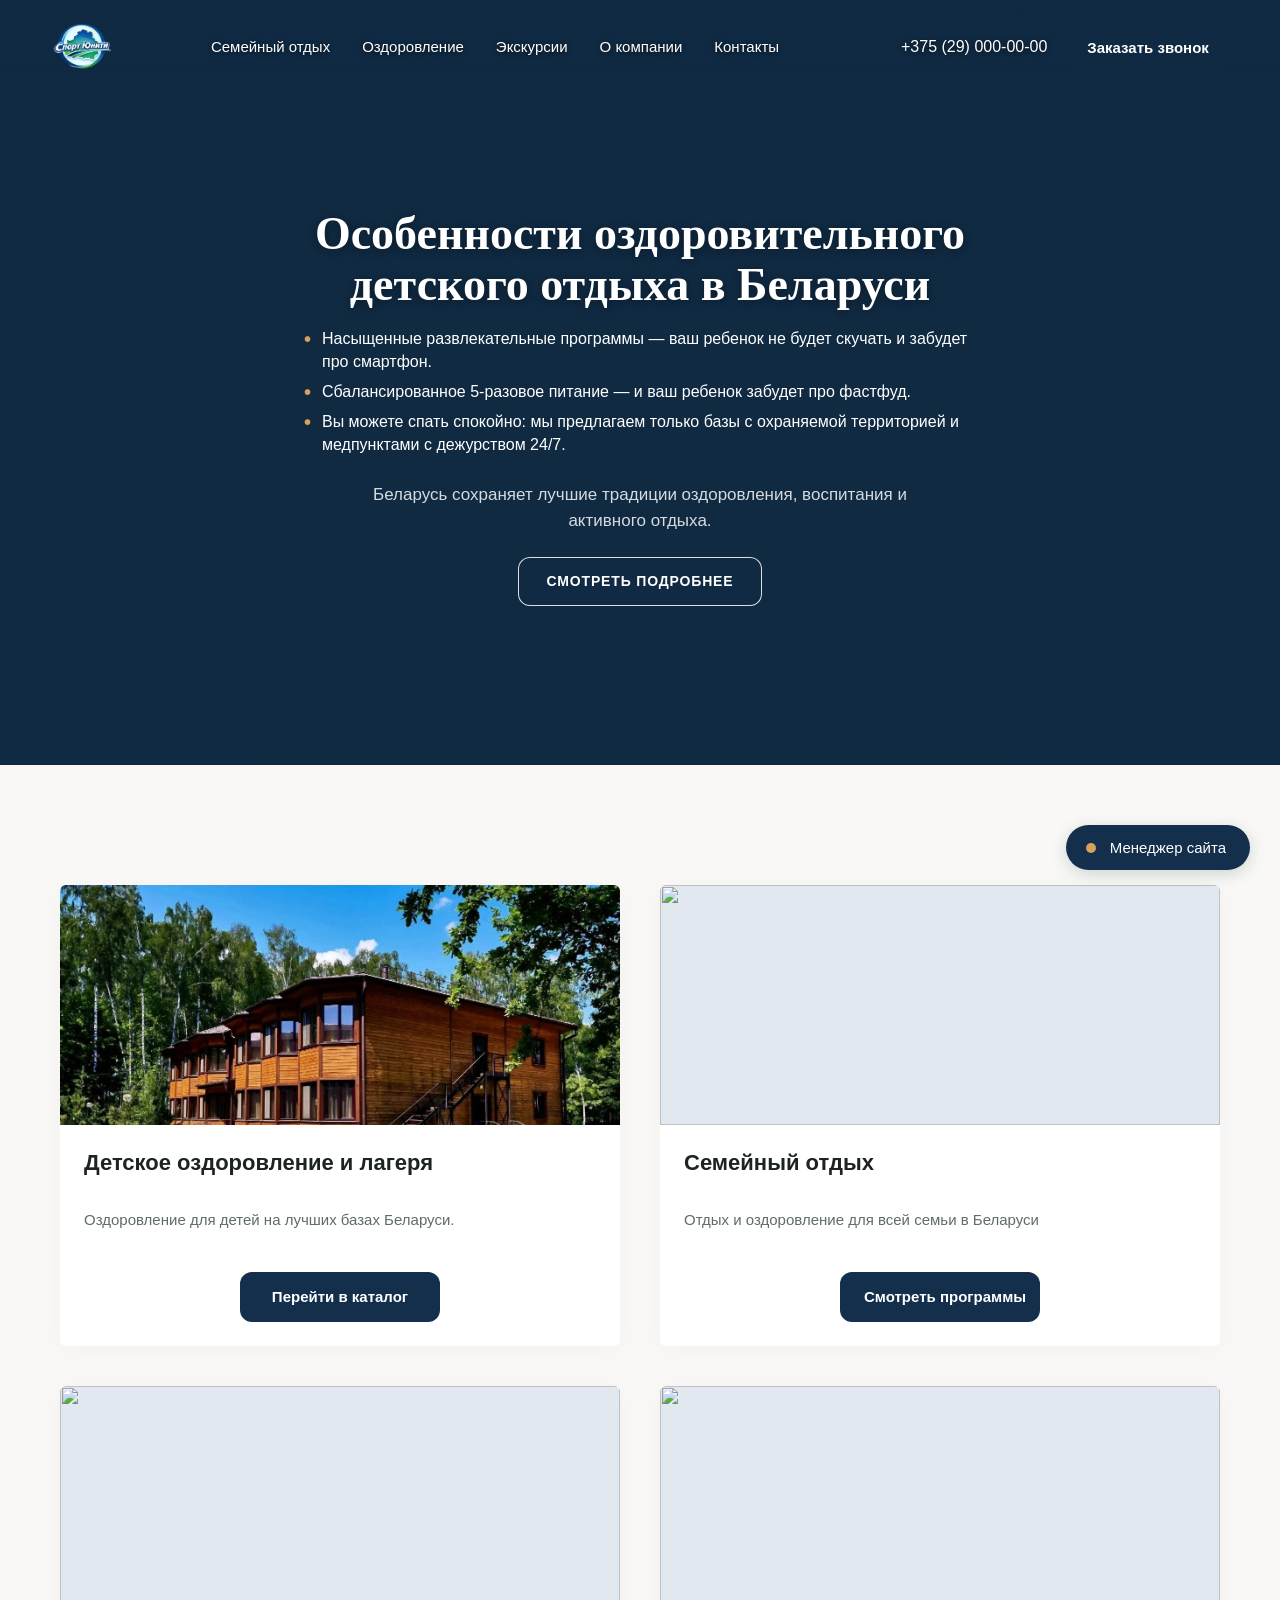
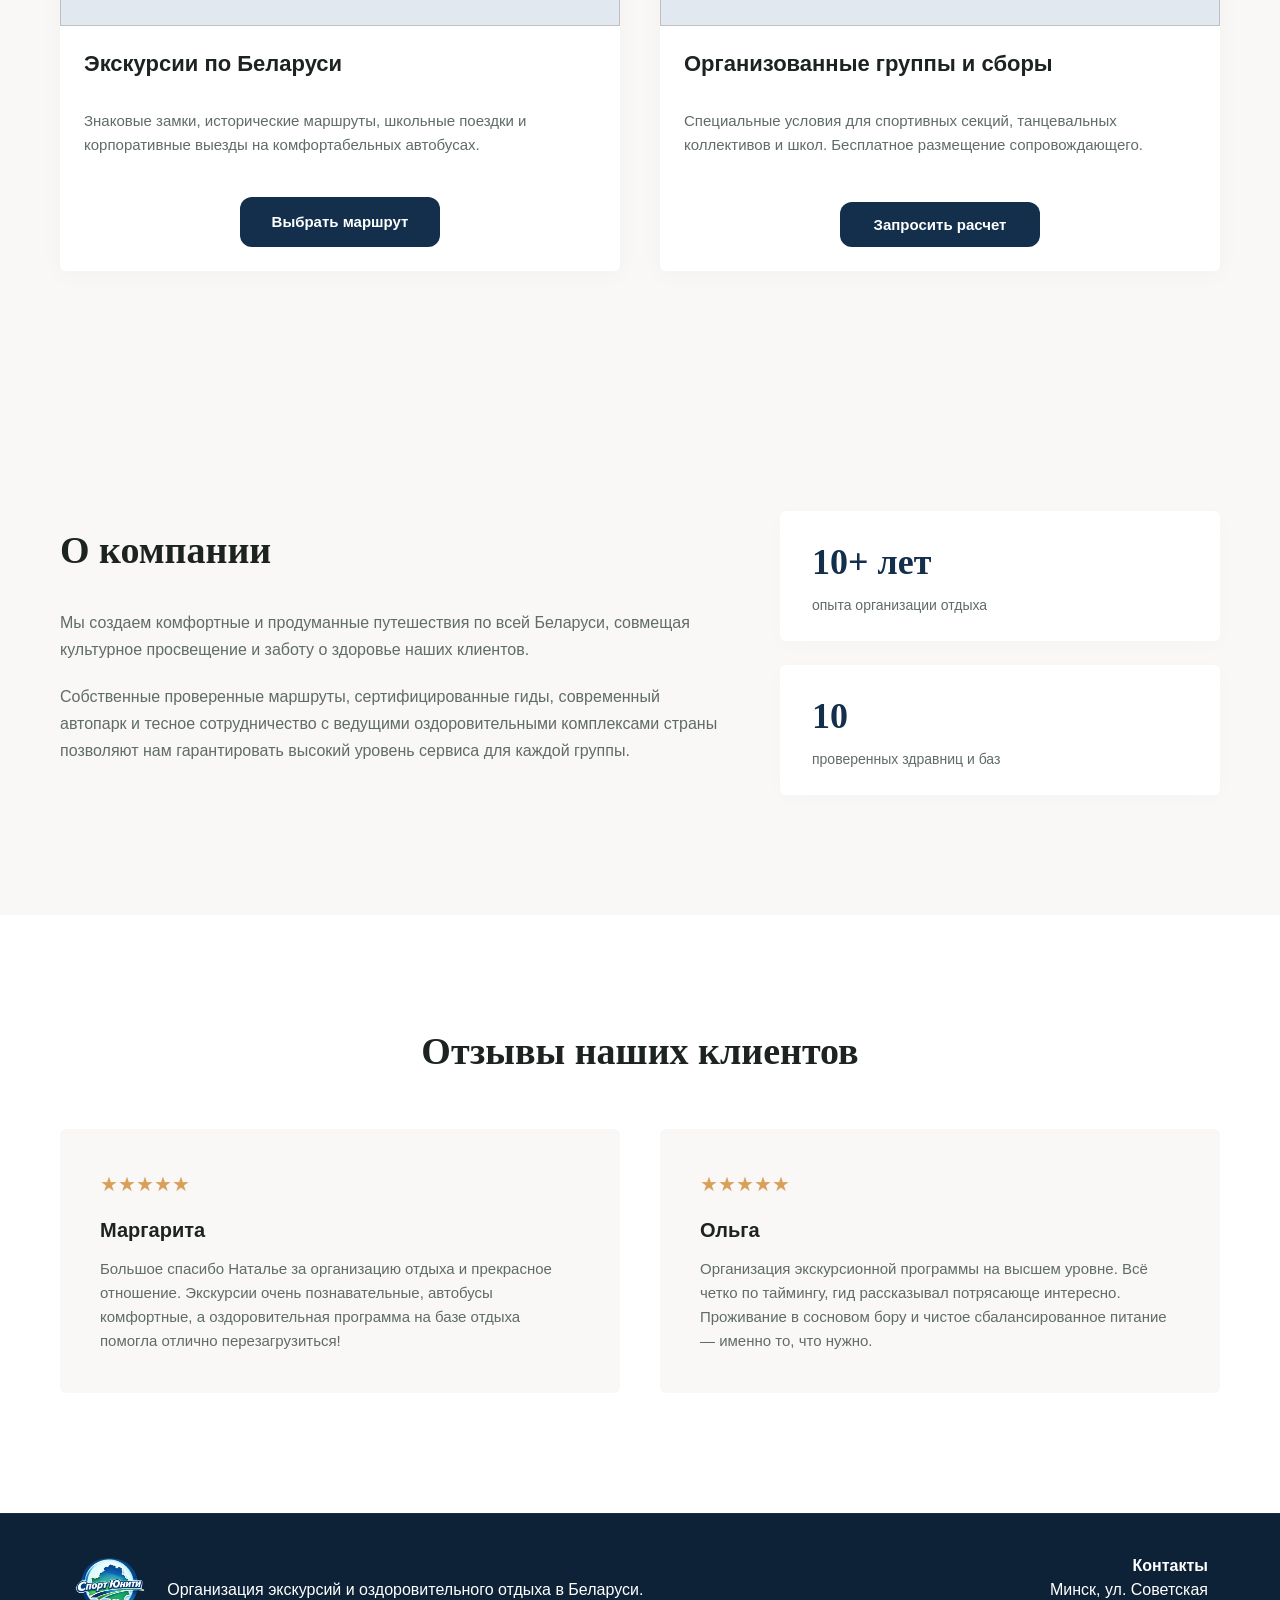
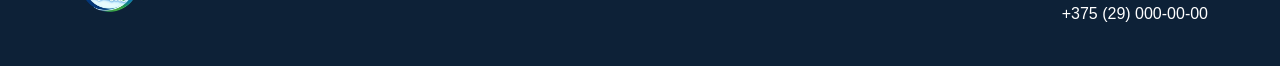
==== commit e8c14a44: "п" ====
--- a/index.html
+++ b/index.html
@@ -51,109 +51,49 @@
     <section class="hero hero-slider">
         <div class="hero-slides" id="heroSlides">
             
-            <!-- СЛАЙД 1: Оздоровление детей (основной) -->
-            <div class="hero-slide active" style="background-image: url('img/PHOTO.jpg');">
-                <div class="hero-content">
-                    <h1 class="hero-title">Оздоровительный детский отдых в Беларуси</h1>
+            <div class="hero-slide active">
+                <div class="hero-content">
+                    <h1 class="hero-title">Особенности оздоровительного детского отдыха в Беларуси</h1>
                     <ul class="hero-bullets">
-                        <li>Насыщенная развлекательная программа — ребенок забудет про смартфон.</li>
-                        <li>Сбалансированное 5-разовое питание из натуральных продуктов вместо фастфуда.</li>
-                        <li>Охраняемая территория и круглосуточный медпункт 24/7 — вы можете спать спокойно.</li>
+                        <li>Насыщенные развлекательные программы — ваш ребенок не будет скучать и забудет про смартфон.</li>
+                        <li>Сбалансированное 5-разовое питание — и ваш ребенок забудет про фастфуд.</li>
+                        <li>Вы можете спать спокойно: мы предлагаем только базы с охраняемой территорией и медпунктами с дежурством 24/7.</li>
                     </ul>
-                    <p class="hero-subtitle">Лучшие традиции оздоровления, воспитания и активного отдыха.</p>
+                    <p class="hero-subtitle">Беларусь сохраняет лучшие традиции оздоровления, воспитания и активного отдыха.</p>
                     <a href="wellness.html" class="hero-btn">Смотреть подробнее</a>
                 </div>
             </div>
 
-            <!-- СЛАЙД 2: Оздоровление детей (природа и спорт) -->
-            <div class="hero-slide" style="background-image: url('img/PHOTO2.jpg');">
-                <div class="hero-content">
-                    <h2 class="hero-title">Здоровье и энергия на весь учебный год</h2>
-                    <p class="hero-subtitle">Сосновые боры, чистые озера, бассейны, галотерапия и активные игры на свежем воздухе в проверенных здравницах Беларуси.</p>
-                    <a href="wellness.html" class="hero-btn">Смотреть подробнее</a>
-                </div>
-            </div>
-
-            <!-- СЛАЙД 3: Оздоровление детей (безопасность и забота) -->
-            <div class="hero-slide" style="background-image: url('img/PHOTO3.jpg');">
-                <div class="hero-content">
-                    <h2 class="hero-title">Каникулы, в которые хочется вернуться</h2>
-                    <p class="hero-subtitle">Опытные вожатые, спортивные площадки, творческие студии и полный контроль безопасности 24 часа в сутки.</p>
-                    <a href="wellness.html" class="hero-btn">Смотреть подробнее</a>
-                </div>
-            </div>
-
-            <!-- СЛАЙД 4: Семейный отдых (основной) -->
-            <div class="hero-slide" style="background-image: url('img/PHOTO4.jpg');">
-                <div class="hero-content">
-                    <h2 class="hero-title">Семейный отдых с пользой для души и тела</h2>
-                    <p class="hero-subtitle">Проведите выходные или отпуск на лучших базах Беларуси. Пока детвора участвует в спортивных мероприятиях, вы восстанавливаете силы и здоровье — даже пары дней хватит для полной перезагрузки.</p>
+            <!-- СЛАЙД 2 -->
+            <div class="hero-slide">
+                <div class="hero-content">
+                    <h2 class="hero-title">Семейный отдых в Беларуси</h2>
+                    <p class="hero-subtitle">Провести выходные или отпуск всей семьей с пользой для души и тела на лучших базах в Беларуси. Пока ваша детвора активно участвует в спортивных мероприятиях, вы можете заняться восстановлением сил и здоровьем — и пары дней хватит, чтобы вернуть силы и энергию.</p>
                     <a href="family.html" class="hero-btn">Смотреть подробнее</a>
                 </div>
             </div>
 
-            <!-- СЛАЙД 5: Семейный отдых (у воды и в лесу) -->
-            <div class="hero-slide" style="background-image: url('img/PHOTO5.jpg');">
-                <div class="hero-content">
-                    <h2 class="hero-title">Перезагрузка на берегу заповедных озер</h2>
-                    <p class="hero-subtitle">Уютные загородные комплексы, СПА-программы и тихий отдых на природе для всей семьи вдали от городской суеты.</p>
-                    <a href="family.html" class="hero-btn">Смотреть подробнее</a>
-                </div>
-            </div>
-
-            <!-- СЛАЙД 6: Экскурсии (основной) -->
-            <div class="hero-slide" style="background-image: url('img/PHOTO6.jpg');">
+            <!-- СЛАЙД 3 -->
+            <div class="hero-slide">
                 <div class="hero-content">
                     <h2 class="hero-title">Неисхоженные маршруты с лучшими гидами</h2>
-                    <p class="hero-subtitle">Авторские программы по знаковым и заповедным местам — после наших экскурсий Беларусь останется в вашем сердце навсегда.</p>
+                    <p class="hero-subtitle">После наших экскурсий Беларусь останется в вашем сердце навсегда.</p>
                     <a href="excursions.html" class="hero-btn">Узнать подробнее</a>
                 </div>
             </div>
 
-            <!-- СЛАЙД 7: Экскурсии (замки и усадьбы) -->
-            <div class="hero-slide" style="background-image: url('img/PHOTO7.jpg');">
-                <div class="hero-content">
-                    <h2 class="hero-title">Живая история и атмосфера старинных замков</h2>
-                    <p class="hero-subtitle">Комфортные школьные, семейные и корпоративные туры с продуманной логистикой и увлекательными рассказами.</p>
-                    <a href="excursions.html" class="hero-btn">Узнать подробнее</a>
-                </div>
-            </div>
-
-            <!-- СЛАЙД 8: О компании (основной) -->
-            <div class="hero-slide" style="background-image: url('img/PHOTO8.jpg');">
+            <!-- СЛАЙД 4 -->
+            <div class="hero-slide">
                 <div class="hero-content">
                     <h2 class="hero-title">Узнайте о нас подробнее</h2>
-                    <p class="hero-subtitle">Проверенные здравницы, комфортный транспорт и организация отдыха под ключ с заботой о каждом госте.</p>
+                    <p class="hero-subtitle">Организация экскурсий, семейного и детского оздоровительного отдыха в Беларуси.</p>
                     <a href="#about" class="hero-btn">Жми здесь</a>
                 </div>
             </div>
 
-            <!-- СЛАЙД 9: О компании / индивидуальный подбор -->
-            <div class="hero-slide" style="background-image: url('img/PHOTO9.jpg');">
-                <div class="hero-content">
-                    <h2 class="hero-title">Подберем идеальный отдых под ваш запрос</h2>
-                    <p class="hero-subtitle">Прямые договоры с ведущими базами страны и сопровождение на каждом этапе поездки.</p>
-                    <a href="#callbackModal" class="hero-btn" onclick="document.getElementById('callbackModal').classList.add('active'); return false;">Жми здесь</a>
-                </div>
-            </div>
-
-        </div>
-
-    
-        <button class="slider-arrow prev" id="prevSlide" aria-label="Назад">&#10094;</button>
-        <button class="slider-arrow next" id="nextSlide" aria-label="Вперед">&#10095;</button>
-    
-        <div class="slider-dots" id="sliderDots">
-            <button class="slider-dot active" data-index="0"></button>
-            <button class="slider-dot" data-index="1"></button>
-            <button class="slider-dot" data-index="2"></button>
-            <button class="slider-dot" data-index="3"></button>
-            <button class="slider-dot" data-index="4"></button>
-            <button class="slider-dot" data-index="5"></button>
-            <button class="slider-dot" data-index="6"></button>
-            <button class="slider-dot" data-index="7"></button>
-            <button class="slider-dot" data-index="8"></button>
-        </div>
+        </div>
+
+        <div class="slider-dots" id="sliderDots"></div>
     </section>
     
 
--- a/style.css
+++ b/style.css
@@ -1062,3 +1062,34 @@
         white-space: normal !important;
     }
 }
+.hero.hero-slider {
+    height: 85vh !important;
+    min-height: 550px !important;
+}
+.hero-content {
+    padding-top: 90px !important;
+}
+@media (max-width: 768px) {
+    .hero.hero-slider {
+        height: auto !important;
+        min-height: 100svh !important;
+    }
+    .hero-content {
+        padding: 76px 16px 32px 16px !important;
+    }
+    .hero-title {
+        font-size: 22px !important;
+        line-height: 1.15 !important;
+        margin-bottom: 10px !important;
+    }
+    .hero-bullets li,
+    .hero-subtitle {
+        font-size: 13px !important;
+        line-height: 1.3 !important;
+        margin-bottom: 6px !important;
+    }
+    .hero-btn {
+        padding: 9px 18px !important;
+        font-size: 12px !important;
+    }
+}
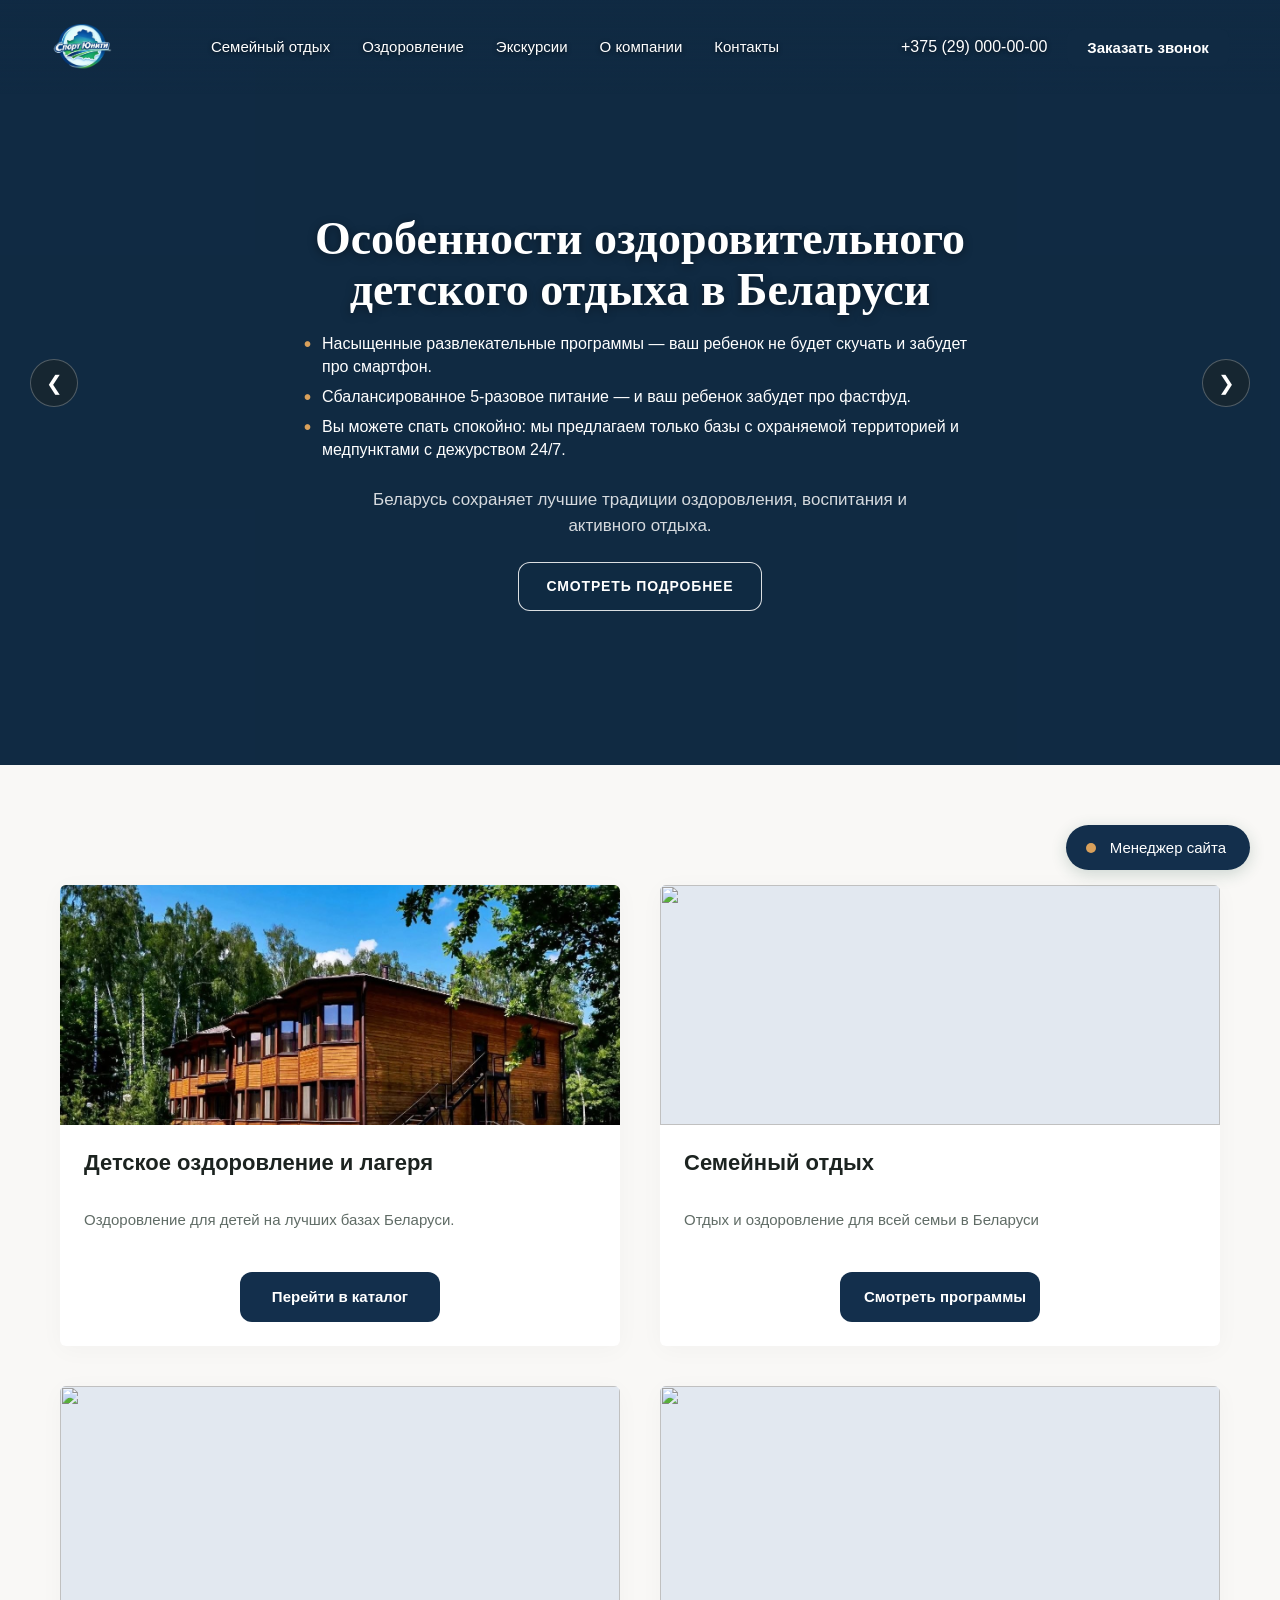
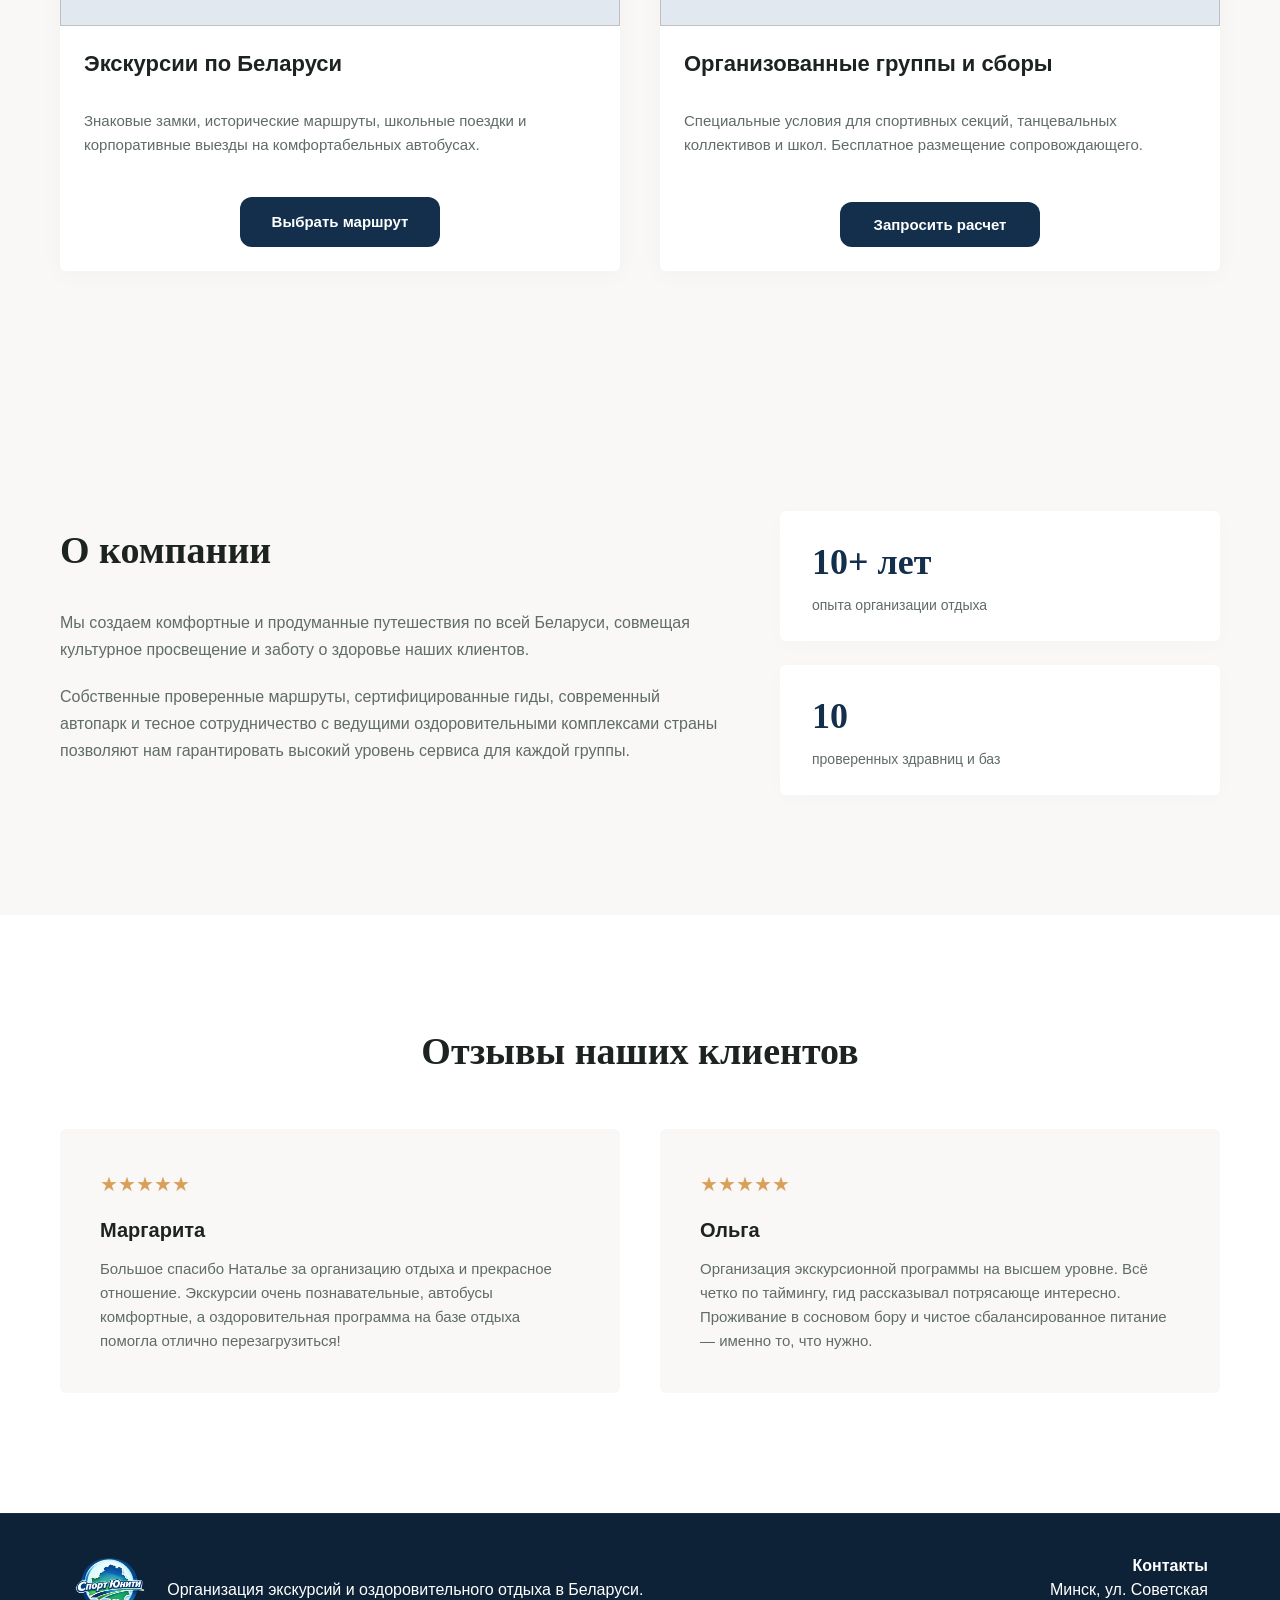
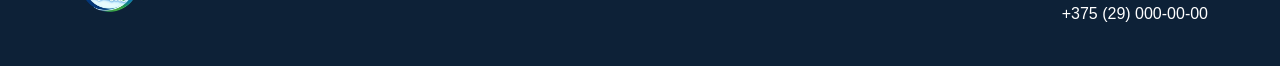
==== commit 076e8856: "П" ====
--- a/index.html
+++ b/index.html
@@ -47,11 +47,17 @@
         </div>
     </header>
 
-
     <section class="hero hero-slider">
+        <button class="slider-arrow prev" id="prevSlide" aria-label="Предыдущий слайд">&#10094;</button>
+        <button class="slider-arrow next" id="nextSlide" aria-label="Следующий слайд">&#10095;</button>
+
         <div class="hero-slides" id="heroSlides">
             
+            <!-- СЛАЙД 1 -->
             <div class="hero-slide active">
+                <video class="hero-bg-video" autoplay muted loop playsinline>
+                    <source src="img/video1.mp4" type="video/mp4">
+                </video>
                 <div class="hero-content">
                     <h1 class="hero-title">Особенности оздоровительного детского отдыха в Беларуси</h1>
                     <ul class="hero-bullets">
@@ -66,6 +72,9 @@
 
             <!-- СЛАЙД 2 -->
             <div class="hero-slide">
+                <video class="hero-bg-video" autoplay muted loop playsinline>
+                    <source src="img/video2.mp4" type="video/mp4">
+                </video>
                 <div class="hero-content">
                     <h2 class="hero-title">Семейный отдых в Беларуси</h2>
                     <p class="hero-subtitle">Провести выходные или отпуск всей семьей с пользой для души и тела на лучших базах в Беларуси. Пока ваша детвора активно участвует в спортивных мероприятиях, вы можете заняться восстановлением сил и здоровьем — и пары дней хватит, чтобы вернуть силы и энергию.</p>
@@ -75,6 +84,9 @@
 
             <!-- СЛАЙД 3 -->
             <div class="hero-slide">
+                <video class="hero-bg-video" autoplay muted loop playsinline>
+                    <source src="img/video3.mp4" type="video/mp4">
+                </video>
                 <div class="hero-content">
                     <h2 class="hero-title">Неисхоженные маршруты с лучшими гидами</h2>
                     <p class="hero-subtitle">После наших экскурсий Беларусь останется в вашем сердце навсегда.</p>
@@ -84,6 +96,9 @@
 
             <!-- СЛАЙД 4 -->
             <div class="hero-slide">
+                <video class="hero-bg-video" autoplay muted loop playsinline>
+                    <source src="img/video4.mp4" type="video/mp4">
+                </video>
                 <div class="hero-content">
                     <h2 class="hero-title">Узнайте о нас подробнее</h2>
                     <p class="hero-subtitle">Организация экскурсий, семейного и детского оздоровительного отдыха в Беларуси.</p>
@@ -95,7 +110,7 @@
 
         <div class="slider-dots" id="sliderDots"></div>
     </section>
-    
+
 
     <section class="programs" id="directions">
         <div class="container">
--- a/style.css
+++ b/style.css
@@ -1093,3 +1093,114 @@
         font-size: 12px !important;
     }
 }
+.hero-slide {
+    position: relative !important;
+}
+.hero-content {
+    position: relative !important;
+    z-index: 2 !important;
+}
+.hero-slide.active {
+    display: flex !important;
+    justify-content: center !important;
+    align-items: center !important;
+    padding: 0 !important;
+    margin: 0 !important;
+}
+
+.hero-content {
+    margin-left: auto !important;
+    margin-right: auto !important;
+    left: 0 !important;
+    right: 0 !important;
+    transform: none !important;
+    text-align: center !important;
+}
+.hero-slides {
+    position: relative !important;
+    width: 100% !important;
+    height: 100% !important;
+}
+
+.hero-slide {
+    position: relative !important;
+    width: 100% !important;
+    height: 100% !important;
+    align-items: center !important;
+    justify-content: center !important;
+}
+
+.hero-slide .hero-bg-video {
+    position: absolute !important;
+    top: 0 !important;
+    left: 0 !important;
+    width: 100% !important;
+    height: 100% !important;
+    object-fit: cover !important;
+    z-index: 1 !important;
+}
+
+.hero-slide .hero-content {
+    position: relative !important;
+    top: auto !important;
+    left: auto !important;
+    transform: none !important;
+    z-index: 3 !important;
+    width: 90% !important;
+    max-width: 820px !important;
+    margin: 0 auto !important;
+    padding: 80px 20px 20px 20px !important;
+}
+@media (max-width: 768px) {
+    .hero.hero-slider {
+        height: 100svh !important;
+        min-height: 540px !important;
+    }
+    .hero-slides,
+    .hero-slide.active {
+        height: 100svh !important;
+        min-height: 540px !important;
+    }
+    .hero-slide .hero-bg-video {
+        position: absolute !important;
+        top: 0 !important;
+        left: 0 !important;
+        width: 100% !important;
+        height: 100% !important;
+        object-fit: cover !important;
+    }
+}
+@media (max-width: 768px) {
+    .hero.hero-slider,
+    .hero-slides,
+    .hero-slide.active {
+        height: 72svh !important;
+        min-height: 440px !important;
+    }
+    .hero-content {
+        padding: 64px 16px 24px 16px !important;
+    }
+}
+@media (max-width: 768px) {
+    .hero.hero-slider,
+    .hero-slides,
+    .hero-slide.active {
+        height: auto !important;
+        min-height: 440px !important;
+    }
+    .hero-content {
+        padding: 72px 16px 36px 16px !important;
+    }
+}
+@media (max-width: 768px) {
+    .hero.hero-slider,
+    .hero.hero-slider .hero-slides,
+    .hero.hero-slider .hero-slide.active {
+        height: auto !important;
+        min-height: 0 !important;
+        max-height: none !important;
+    }
+    .hero.hero-slider .hero-content {
+        padding: 76px 16px 76px 16px !important;
+    }
+}
